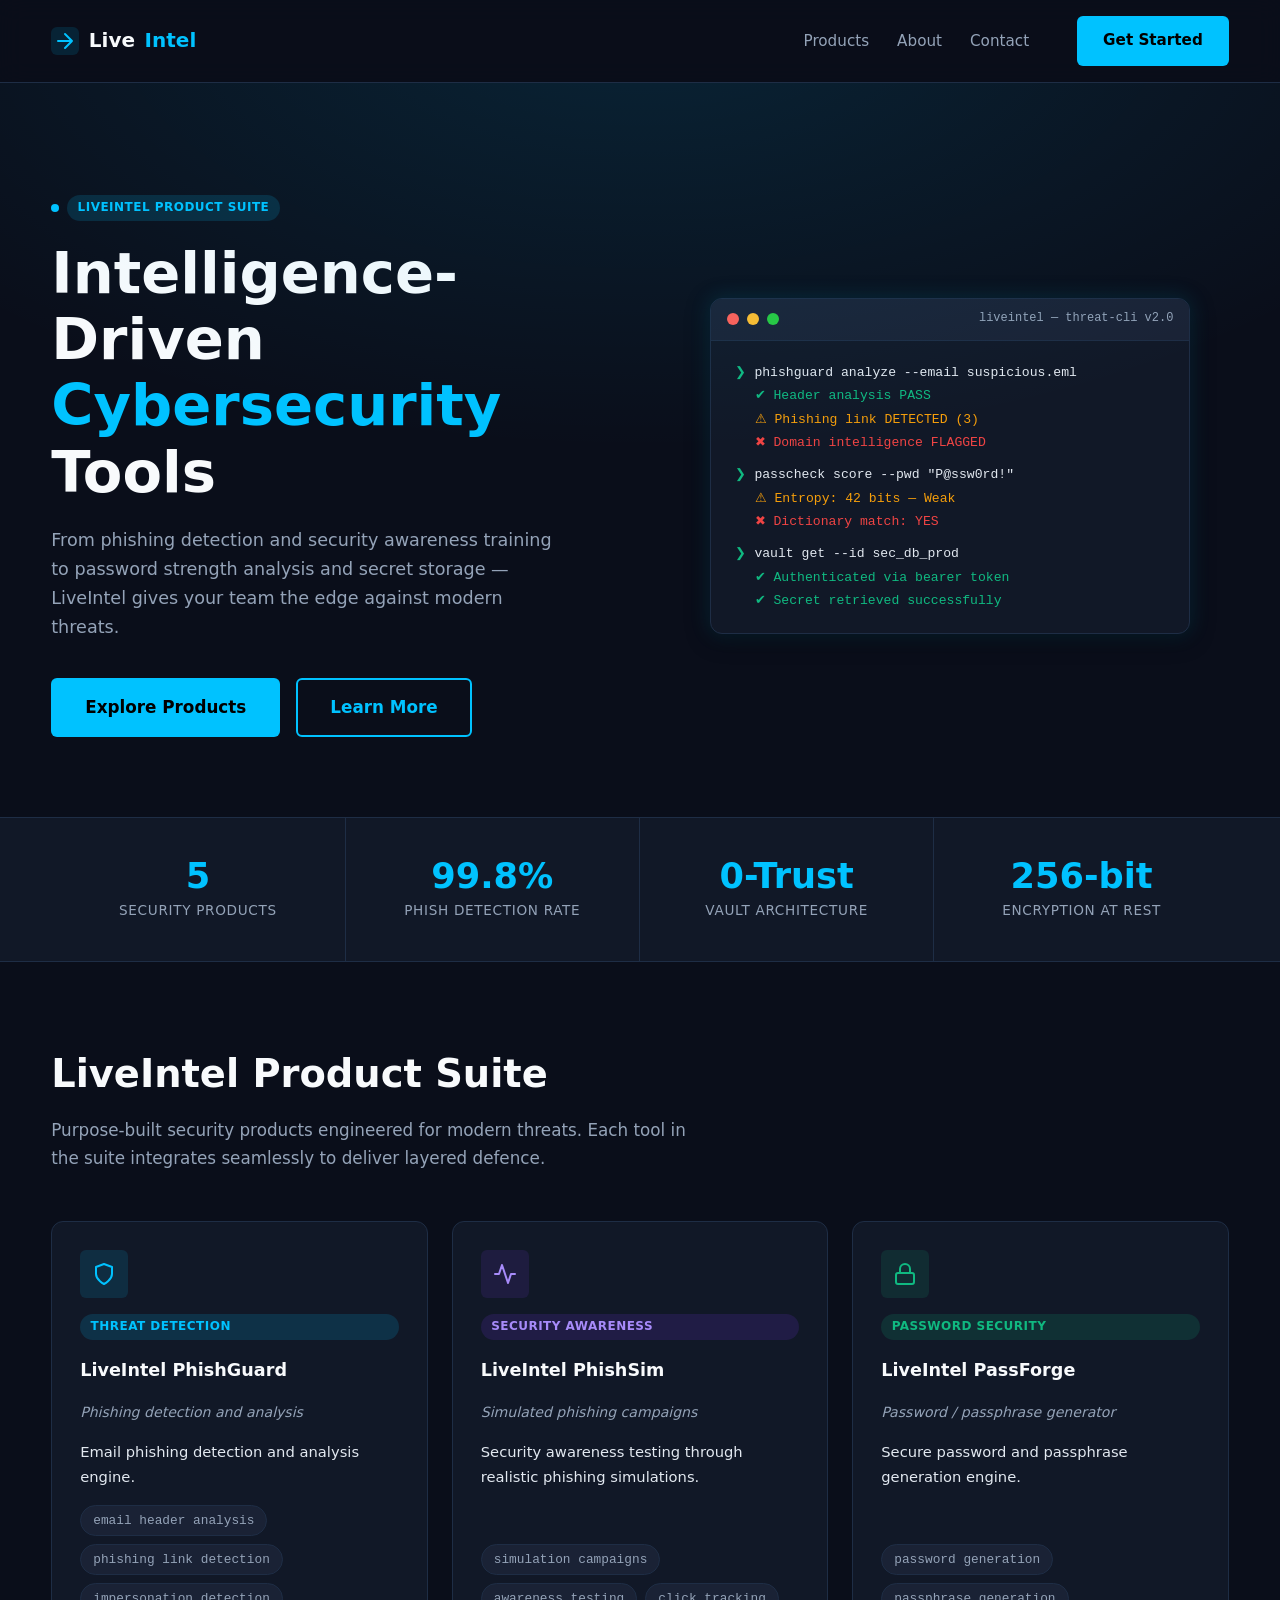
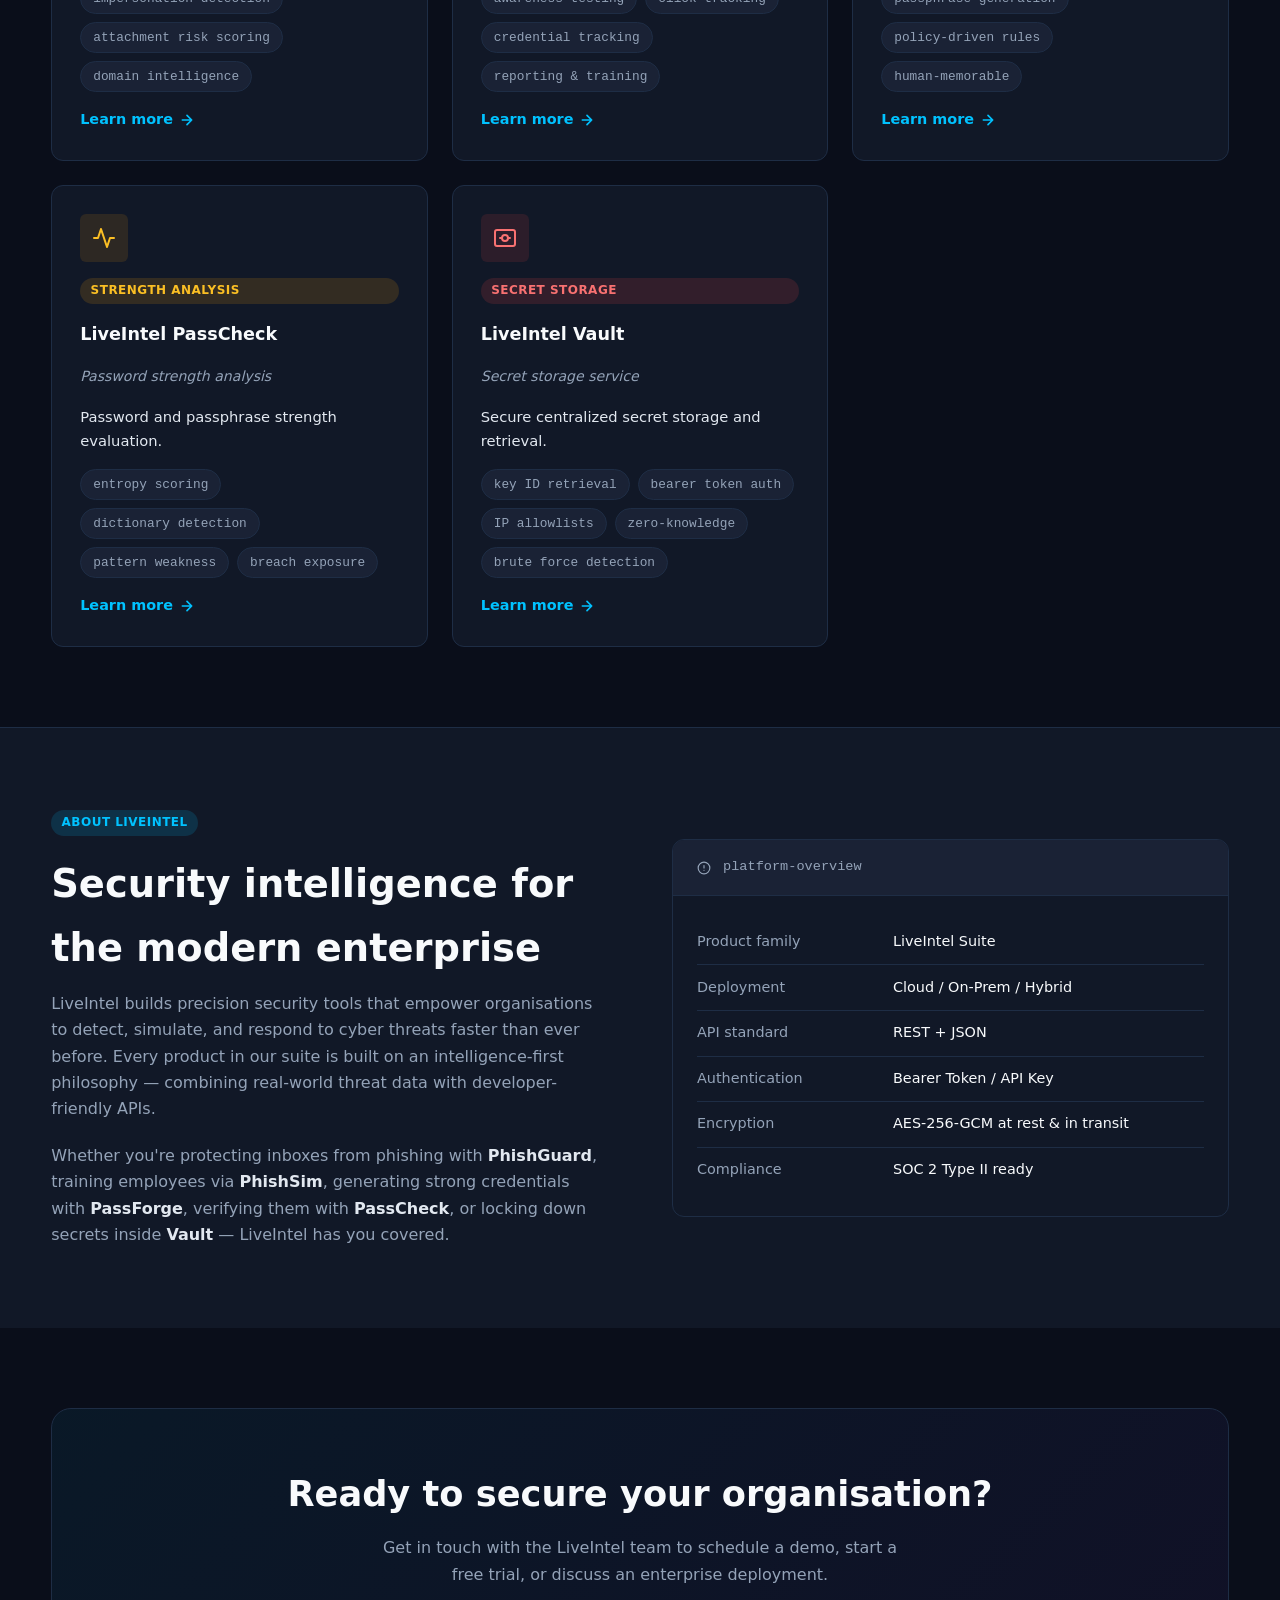
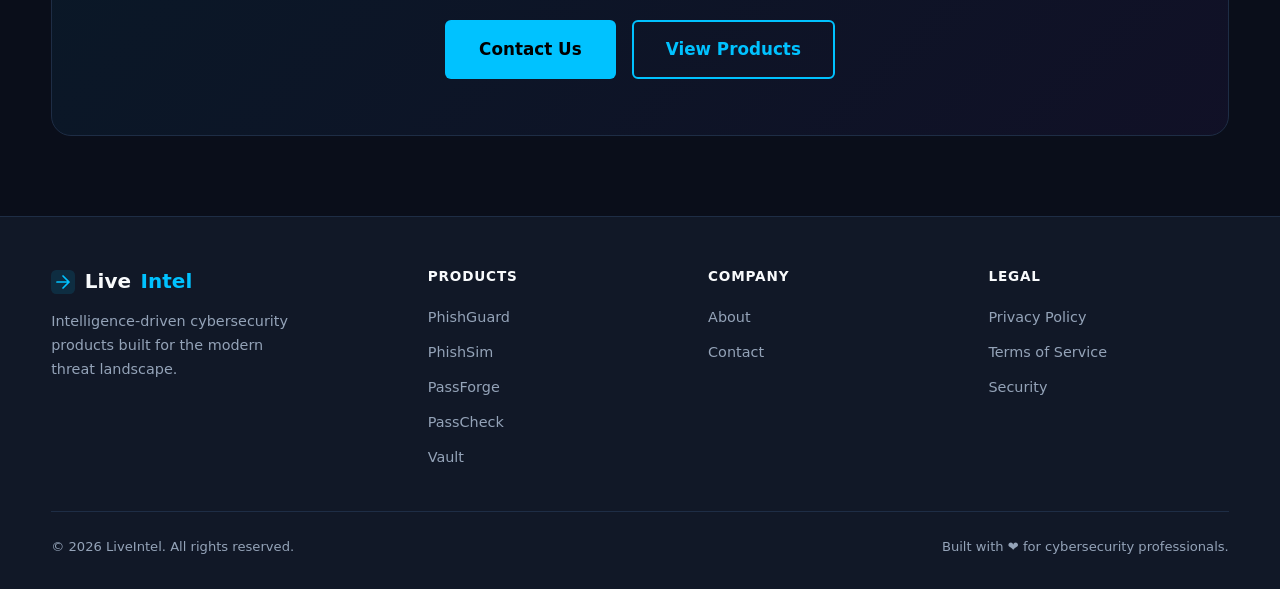
==== index.html @ fab14e00 "Create HTML5 LiveIntel cybersecurity website with all 5 product pages Co-authored-by: tqtran <201062" ====
<!DOCTYPE html>
<html lang="en">
<head>
  <meta charset="UTF-8" />
  <meta name="viewport" content="width=device-width, initial-scale=1.0" />
  <meta name="description" content="LiveIntel — AI-powered cybersecurity product suite covering phishing detection, security awareness training, password management, and secret storage." />
  <title>LiveIntel | Cybersecurity Product Suite</title>
  <link rel="stylesheet" href="css/styles.css" />
  <style>
    /* Fade-in animation */
    .fade-in { opacity: 0; transform: translateY(20px); transition: opacity .5s ease, transform .5s ease; }
    .fade-in.visible { opacity: 1; transform: none; }
  </style>
</head>
<body>

<!-- ============================================================
     HEADER
============================================================ -->
<header class="site-header">
  <div class="container">
    <nav class="nav" aria-label="Main navigation">
      <a href="index.html" class="nav-logo" aria-label="LiveIntel home">
        <svg width="28" height="28" viewBox="0 0 28 28" fill="none" aria-hidden="true">
          <rect width="28" height="28" rx="6" fill="#00c2ff" fill-opacity=".12"/>
          <path d="M7 14h14M14 7l7 7-7 7" stroke="#00c2ff" stroke-width="2" stroke-linecap="round" stroke-linejoin="round"/>
        </svg>
        Live<span>Intel</span>
      </a>

      <button class="nav-toggle" aria-controls="nav-links" aria-expanded="false" aria-label="Toggle navigation">
        <span></span><span></span><span></span>
      </button>

      <ul class="nav-links" id="nav-links" role="list">
        <li><a href="#products">Products</a></li>
        <li><a href="#about">About</a></li>
        <li><a href="#contact">Contact</a></li>
      </ul>

      <a href="#products" class="btn btn-primary nav-cta">Get Started</a>
    </nav>
  </div>
</header>

<!-- ============================================================
     HERO
============================================================ -->
<main>
  <section class="hero" aria-labelledby="hero-heading">
    <div class="container">
      <div class="hero-grid">

        <!-- Copy -->
        <div>
          <div class="hero-eyebrow">
            <span class="hero-eyebrow-dot" aria-hidden="true"></span>
            <span class="badge badge-blue">LiveIntel Product Suite</span>
          </div>

          <h1 class="hero-title" id="hero-heading">
            Intelligence-Driven<br /><span>Cybersecurity</span> Tools
          </h1>

          <p class="hero-desc">
            From phishing detection and security awareness training to password
            strength analysis and secret storage — LiveIntel gives your team the
            edge against modern threats.
          </p>

          <div class="hero-actions">
            <a href="#products" class="btn btn-primary btn-lg">Explore Products</a>
            <a href="#about"    class="btn btn-outline btn-lg">Learn More</a>
          </div>
        </div>

        <!-- Terminal visual -->
        <div class="hero-visual">
          <div class="hero-terminal" role="img" aria-label="LiveIntel terminal demo">
            <div class="terminal-bar">
              <span class="terminal-dot dot-red"    aria-hidden="true"></span>
              <span class="terminal-dot dot-yellow" aria-hidden="true"></span>
              <span class="terminal-dot dot-green"  aria-hidden="true"></span>
              <span class="terminal-title">liveintel — threat-cli v2.0</span>
            </div>
            <div class="terminal-body" aria-hidden="true">
              <div class="terminal-line"><span class="t-prompt">❯</span><span class="t-cmd">phishguard analyze --email suspicious.eml</span></div>
              <div class="terminal-line"><span class="t-out t-ok">✔ Header analysis       PASS</span></div>
              <div class="terminal-line"><span class="t-out t-warn">⚠ Phishing link         DETECTED (3)</span></div>
              <div class="terminal-line"><span class="t-out t-err">✖ Domain intelligence   FLAGGED</span></div>
              <div class="terminal-line t-info" style="margin-top:.5rem"><span class="t-prompt">❯</span><span class="t-cmd">passcheck score --pwd "P@ssw0rd!"</span></div>
              <div class="terminal-line"><span class="t-out t-warn">⚠ Entropy: 42 bits — Weak</span></div>
              <div class="terminal-line"><span class="t-out t-err">✖ Dictionary match:     YES</span></div>
              <div class="terminal-line t-info" style="margin-top:.5rem"><span class="t-prompt">❯</span><span class="t-cmd">vault get --id sec_db_prod</span></div>
              <div class="terminal-line"><span class="t-out t-ok">✔ Authenticated via bearer token</span></div>
              <div class="terminal-line"><span class="t-out t-ok">✔ Secret retrieved successfully</span></div>
            </div>
          </div>
        </div>

      </div>
    </div>
  </section>

  <!-- ============================================================
       STATS STRIP
  ============================================================ -->
  <div class="stats-strip" aria-label="LiveIntel at a glance">
    <div class="container">
      <div class="stats-grid">
        <div class="stat-item">
          <div class="stat-number">5</div>
          <div class="stat-label">Security Products</div>
        </div>
        <div class="stat-item">
          <div class="stat-number">99.8%</div>
          <div class="stat-label">Phish Detection Rate</div>
        </div>
        <div class="stat-item">
          <div class="stat-number">0-Trust</div>
          <div class="stat-label">Vault Architecture</div>
        </div>
        <div class="stat-item">
          <div class="stat-number">256-bit</div>
          <div class="stat-label">Encryption at Rest</div>
        </div>
      </div>
    </div>
  </div>

  <!-- ============================================================
       PRODUCTS SECTION
  ============================================================ -->
  <section class="section" id="products" aria-labelledby="products-heading">
    <div class="container">
      <h2 class="section-title fade-in" id="products-heading">LiveIntel Product Suite</h2>
      <p class="section-subtitle fade-in">
        Purpose-built security products engineered for modern threats.
        Each tool in the suite integrates seamlessly to deliver layered defence.
      </p>

      <div class="products-grid">

        <!-- PhishGuard -->
        <article class="product-card fade-in" aria-labelledby="pg-name">
          <div class="product-card-icon icon-blue" aria-hidden="true">
            <svg width="24" height="24" viewBox="0 0 24 24" fill="none" stroke="currentColor" stroke-width="2" stroke-linecap="round" stroke-linejoin="round"><path d="M12 22s8-4 8-10V5l-8-3-8 3v7c0 6 8 10 8 10z"/></svg>
          </div>
          <span class="badge badge-blue">Threat Detection</span>
          <h3 class="product-card-name" id="pg-name">LiveIntel PhishGuard</h3>
          <p class="product-card-purpose">Phishing detection and analysis</p>
          <p class="product-card-desc">Email phishing detection and analysis engine.</p>
          <ul class="func-list" aria-label="Features">
            <li class="func-tag">email header analysis</li>
            <li class="func-tag">phishing link detection</li>
            <li class="func-tag">impersonation detection</li>
            <li class="func-tag">attachment risk scoring</li>
            <li class="func-tag">domain intelligence</li>
          </ul>
          <a href="products/phishguard.html" class="product-card-link" aria-label="Learn more about PhishGuard">
            Learn more <svg width="16" height="16" viewBox="0 0 24 24" fill="none" stroke="currentColor" stroke-width="2.5" stroke-linecap="round" stroke-linejoin="round" aria-hidden="true"><path d="M5 12h14M12 5l7 7-7 7"/></svg>
          </a>
        </article>

        <!-- PhishSim -->
        <article class="product-card fade-in" aria-labelledby="ps-name">
          <div class="product-card-icon icon-purple" aria-hidden="true">
            <svg width="24" height="24" viewBox="0 0 24 24" fill="none" stroke="currentColor" stroke-width="2" stroke-linecap="round" stroke-linejoin="round"><path d="M22 12h-4l-3 9L9 3l-3 9H2"/></svg>
          </div>
          <span class="badge badge-purple">Security Awareness</span>
          <h3 class="product-card-name" id="ps-name">LiveIntel PhishSim</h3>
          <p class="product-card-purpose">Simulated phishing campaigns</p>
          <p class="product-card-desc">Security awareness testing through realistic phishing simulations.</p>
          <ul class="func-list" aria-label="Features">
            <li class="func-tag">simulation campaigns</li>
            <li class="func-tag">awareness testing</li>
            <li class="func-tag">click tracking</li>
            <li class="func-tag">credential tracking</li>
            <li class="func-tag">reporting &amp; training</li>
          </ul>
          <a href="products/phishsim.html" class="product-card-link" aria-label="Learn more about PhishSim">
            Learn more <svg width="16" height="16" viewBox="0 0 24 24" fill="none" stroke="currentColor" stroke-width="2.5" stroke-linecap="round" stroke-linejoin="round" aria-hidden="true"><path d="M5 12h14M12 5l7 7-7 7"/></svg>
          </a>
        </article>

        <!-- PassForge -->
        <article class="product-card fade-in" aria-labelledby="pf-name">
          <div class="product-card-icon icon-green" aria-hidden="true">
            <svg width="24" height="24" viewBox="0 0 24 24" fill="none" stroke="currentColor" stroke-width="2" stroke-linecap="round" stroke-linejoin="round"><rect x="3" y="11" width="18" height="11" rx="2" ry="2"/><path d="M7 11V7a5 5 0 0 1 10 0v4"/></svg>
          </div>
          <span class="badge badge-green">Password Security</span>
          <h3 class="product-card-name" id="pf-name">LiveIntel PassForge</h3>
          <p class="product-card-purpose">Password / passphrase generator</p>
          <p class="product-card-desc">Secure password and passphrase generation engine.</p>
          <ul class="func-list" aria-label="Features">
            <li class="func-tag">password generation</li>
            <li class="func-tag">passphrase generation</li>
            <li class="func-tag">policy-driven rules</li>
            <li class="func-tag">human-memorable</li>
          </ul>
          <a href="products/passforge.html" class="product-card-link" aria-label="Learn more about PassForge">
            Learn more <svg width="16" height="16" viewBox="0 0 24 24" fill="none" stroke="currentColor" stroke-width="2.5" stroke-linecap="round" stroke-linejoin="round" aria-hidden="true"><path d="M5 12h14M12 5l7 7-7 7"/></svg>
          </a>
        </article>

        <!-- PassCheck -->
        <article class="product-card fade-in" aria-labelledby="pc-name">
          <div class="product-card-icon icon-yellow" aria-hidden="true">
            <svg width="24" height="24" viewBox="0 0 24 24" fill="none" stroke="currentColor" stroke-width="2" stroke-linecap="round" stroke-linejoin="round"><polyline points="22 12 18 12 15 21 9 3 6 12 2 12"/></svg>
          </div>
          <span class="badge badge-yellow">Strength Analysis</span>
          <h3 class="product-card-name" id="pc-name">LiveIntel PassCheck</h3>
          <p class="product-card-purpose">Password strength analysis</p>
          <p class="product-card-desc">Password and passphrase strength evaluation.</p>
          <ul class="func-list" aria-label="Features">
            <li class="func-tag">entropy scoring</li>
            <li class="func-tag">dictionary detection</li>
            <li class="func-tag">pattern weakness</li>
            <li class="func-tag">breach exposure</li>
          </ul>
          <a href="products/passcheck.html" class="product-card-link" aria-label="Learn more about PassCheck">
            Learn more <svg width="16" height="16" viewBox="0 0 24 24" fill="none" stroke="currentColor" stroke-width="2.5" stroke-linecap="round" stroke-linejoin="round" aria-hidden="true"><path d="M5 12h14M12 5l7 7-7 7"/></svg>
          </a>
        </article>

        <!-- Vault -->
        <article class="product-card fade-in" aria-labelledby="vt-name">
          <div class="product-card-icon icon-red" aria-hidden="true">
            <svg width="24" height="24" viewBox="0 0 24 24" fill="none" stroke="currentColor" stroke-width="2" stroke-linecap="round" stroke-linejoin="round"><rect x="2" y="4" width="20" height="16" rx="2"/><circle cx="12" cy="12" r="3"/><path d="M7 12h2M15 12h2"/></svg>
          </div>
          <span class="badge badge-red">Secret Storage</span>
          <h3 class="product-card-name" id="vt-name">LiveIntel Vault</h3>
          <p class="product-card-purpose">Secret storage service</p>
          <p class="product-card-desc">Secure centralized secret storage and retrieval.</p>
          <ul class="func-list" aria-label="Features">
            <li class="func-tag">key ID retrieval</li>
            <li class="func-tag">bearer token auth</li>
            <li class="func-tag">IP allowlists</li>
            <li class="func-tag">zero-knowledge</li>
            <li class="func-tag">brute force detection</li>
          </ul>
          <a href="products/vault.html" class="product-card-link" aria-label="Learn more about Vault">
            Learn more <svg width="16" height="16" viewBox="0 0 24 24" fill="none" stroke="currentColor" stroke-width="2.5" stroke-linecap="round" stroke-linejoin="round" aria-hidden="true"><path d="M5 12h14M12 5l7 7-7 7"/></svg>
          </a>
        </article>

      </div>
    </div>
  </section>

  <!-- ============================================================
       ABOUT
  ============================================================ -->
  <section class="section" id="about" aria-labelledby="about-heading" style="background: var(--clr-surface); border-top: 1px solid var(--clr-border);">
    <div class="container">
      <div style="display:grid; grid-template-columns:1fr 1fr; gap:4rem; align-items:center;">
        <div>
          <span class="badge badge-blue" style="margin-bottom:1rem;display:inline-block;">About LiveIntel</span>
          <h2 class="section-title fade-in" id="about-heading">Security intelligence for the modern enterprise</h2>
          <p style="color:var(--clr-text-muted); margin-bottom:1.25rem;">
            LiveIntel builds precision security tools that empower organisations to
            detect, simulate, and respond to cyber threats faster than ever before.
            Every product in our suite is built on an intelligence-first philosophy —
            combining real-world threat data with developer-friendly APIs.
          </p>
          <p style="color:var(--clr-text-muted);">
            Whether you're protecting inboxes from phishing with <strong style="color:var(--clr-text)">PhishGuard</strong>,
            training employees via <strong style="color:var(--clr-text)">PhishSim</strong>, generating strong credentials
            with <strong style="color:var(--clr-text)">PassForge</strong>, verifying them with <strong style="color:var(--clr-text)">PassCheck</strong>,
            or locking down secrets inside <strong style="color:var(--clr-text)">Vault</strong> — LiveIntel has you covered.
          </p>
        </div>
        <div class="spec-box fade-in">
          <div class="spec-box-header">
            <svg width="14" height="14" viewBox="0 0 24 24" fill="none" stroke="currentColor" stroke-width="2" stroke-linecap="round" stroke-linejoin="round" aria-hidden="true"><circle cx="12" cy="12" r="10"/><line x1="12" y1="8" x2="12" y2="12"/><line x1="12" y1="16" x2="12.01" y2="16"/></svg>
            platform-overview
          </div>
          <div class="spec-box-body">
            <div class="spec-row"><span class="spec-key">Product family</span><span class="spec-val">LiveIntel Suite</span></div>
            <div class="spec-row"><span class="spec-key">Deployment</span><span class="spec-val">Cloud / On-Prem / Hybrid</span></div>
            <div class="spec-row"><span class="spec-key">API standard</span><span class="spec-val">REST + JSON</span></div>
            <div class="spec-row"><span class="spec-key">Authentication</span><span class="spec-val">Bearer Token / API Key</span></div>
            <div class="spec-row"><span class="spec-key">Encryption</span><span class="spec-val">AES-256-GCM at rest &amp; in transit</span></div>
            <div class="spec-row"><span class="spec-key">Compliance</span><span class="spec-val">SOC 2 Type II ready</span></div>
          </div>
        </div>
      </div>
    </div>
  </section>

  <!-- ============================================================
       CTA
  ============================================================ -->
  <section class="section" id="contact" aria-labelledby="cta-heading">
    <div class="container">
      <div class="cta-banner fade-in">
        <h2 class="cta-banner-title" id="cta-heading">Ready to secure your organisation?</h2>
        <p class="cta-banner-desc">
          Get in touch with the LiveIntel team to schedule a demo, start a free trial,
          or discuss an enterprise deployment.
        </p>
        <div class="cta-banner-actions">
          <a href="mailto:hello@liveintel.io" class="btn btn-primary btn-lg">Contact Us</a>
          <a href="#products" class="btn btn-outline btn-lg">View Products</a>
        </div>
      </div>
    </div>
  </section>

</main>

<!-- ============================================================
     FOOTER
============================================================ -->
<footer class="site-footer" aria-label="Site footer">
  <div class="container">
    <div class="footer-grid">
      <div class="footer-brand">
        <a href="index.html" class="nav-logo" aria-label="LiveIntel home">
          <svg width="24" height="24" viewBox="0 0 28 28" fill="none" aria-hidden="true">
            <rect width="28" height="28" rx="6" fill="#00c2ff" fill-opacity=".12"/>
            <path d="M7 14h14M14 7l7 7-7 7" stroke="#00c2ff" stroke-width="2" stroke-linecap="round" stroke-linejoin="round"/>
          </svg>
          Live<span>Intel</span>
        </a>
        <p>Intelligence-driven cybersecurity products built for the modern threat landscape.</p>
      </div>

      <nav aria-label="Products footer links">
        <h3 class="footer-col-title">Products</h3>
        <ul class="footer-links" role="list">
          <li><a href="products/phishguard.html">PhishGuard</a></li>
          <li><a href="products/phishsim.html">PhishSim</a></li>
          <li><a href="products/passforge.html">PassForge</a></li>
          <li><a href="products/passcheck.html">PassCheck</a></li>
          <li><a href="products/vault.html">Vault</a></li>
        </ul>
      </nav>

      <nav aria-label="Company footer links">
        <h3 class="footer-col-title">Company</h3>
        <ul class="footer-links" role="list">
          <li><a href="#about">About</a></li>
          <li><a href="#contact">Contact</a></li>
        </ul>
      </nav>

      <nav aria-label="Legal footer links">
        <h3 class="footer-col-title">Legal</h3>
        <ul class="footer-links" role="list">
          <li><a href="#">Privacy Policy</a></li>
          <li><a href="#">Terms of Service</a></li>
          <li><a href="#">Security</a></li>
        </ul>
      </nav>
    </div>

    <div class="footer-bottom">
      <p>&copy; <span id="year"></span> LiveIntel. All rights reserved.</p>
      <p>Built with ❤ for cybersecurity professionals.</p>
    </div>
  </div>
</footer>

<script src="js/main.js"></script>
<script>document.getElementById('year').textContent = new Date().getFullYear();</script>
</body>
</html>
---- css/styles.css ----
/* =========================================================
   LiveIntel – Global Stylesheet
   ========================================================= */

/* ---------- Reset & Custom Properties ------------------- */
*, *::before, *::after {
  box-sizing: border-box;
  margin: 0;
  padding: 0;
}

:root {
  --clr-bg:          #0a0e1a;
  --clr-surface:     #111827;
  --clr-surface-2:   #1a2235;
  --clr-border:      #1e2d45;
  --clr-primary:     #00c2ff;
  --clr-primary-dim: #0099cc;
  --clr-accent:      #7c3aed;
  --clr-accent-2:    #10b981;
  --clr-danger:      #ef4444;
  --clr-warning:     #f59e0b;
  --clr-text:        #e2e8f0;
  --clr-text-muted:  #94a3b8;
  --clr-heading:     #f8fafc;
  --radius-sm:       6px;
  --radius-md:       12px;
  --radius-lg:       20px;
  --shadow-card:     0 4px 24px rgba(0,0,0,.45);
  --shadow-glow:     0 0 20px rgba(0,194,255,.18);
  --font-sans:       'Segoe UI', system-ui, -apple-system, sans-serif;
  --font-mono:       'Cascadia Code', 'Fira Code', 'Courier New', monospace;
  --transition:      .25s ease;
}

html {
  scroll-behavior: smooth;
}

body {
  background: var(--clr-bg);
  color: var(--clr-text);
  font-family: var(--font-sans);
  line-height: 1.65;
  min-height: 100vh;
}

img { max-width: 100%; display: block; }
a  { color: var(--clr-primary); text-decoration: none; }
a:hover { text-decoration: underline; }

/* ---------- Utility ------------------------------------ */
.container {
  width: min(1200px, 92%);
  margin-inline: auto;
}

.section {
  padding-block: 5rem;
}

.section-title {
  font-size: clamp(1.6rem, 3vw, 2.4rem);
  font-weight: 700;
  color: var(--clr-heading);
  margin-bottom: .75rem;
}

.section-subtitle {
  color: var(--clr-text-muted);
  font-size: 1.05rem;
  margin-bottom: 3rem;
  max-width: 640px;
}

.badge {
  display: inline-block;
  padding: .2rem .65rem;
  border-radius: 999px;
  font-size: .75rem;
  font-weight: 600;
  letter-spacing: .04em;
  text-transform: uppercase;
}

.badge-blue    { background: rgba(0,194,255,.15); color: var(--clr-primary); }
.badge-purple  { background: rgba(124,58,237,.15); color: #a78bfa; }
.badge-green   { background: rgba(16,185,129,.15); color: var(--clr-accent-2); }
.badge-red     { background: rgba(239,68,68,.15);  color: #f87171; }
.badge-yellow  { background: rgba(245,158,11,.15); color: #fbbf24; }

.btn {
  display: inline-flex;
  align-items: center;
  gap: .45rem;
  padding: .65rem 1.5rem;
  border-radius: var(--radius-sm);
  font-size: .95rem;
  font-weight: 600;
  cursor: pointer;
  border: 2px solid transparent;
  transition: var(--transition);
  white-space: nowrap;
}

.btn-primary {
  background: var(--clr-primary);
  color: #000;
}
.btn-primary:hover {
  background: var(--clr-primary-dim);
  text-decoration: none;
}

.btn-outline {
  background: transparent;
  border-color: var(--clr-primary);
  color: var(--clr-primary);
}
.btn-outline:hover {
  background: rgba(0,194,255,.08);
  text-decoration: none;
}

.btn-lg {
  padding: .85rem 2rem;
  font-size: 1.05rem;
}

/* ---------- Header / Nav ------------------------------- */
.site-header {
  position: sticky;
  top: 0;
  z-index: 100;
  background: rgba(10,14,26,.9);
  backdrop-filter: blur(12px);
  border-bottom: 1px solid var(--clr-border);
}

.nav {
  display: flex;
  align-items: center;
  gap: 2rem;
  padding-block: 1rem;
}

.nav-logo {
  display: flex;
  align-items: center;
  gap: .6rem;
  font-size: 1.25rem;
  font-weight: 700;
  color: var(--clr-heading);
  flex-shrink: 0;
}

.nav-logo svg { flex-shrink: 0; }

.nav-logo span { color: var(--clr-primary); }

.nav-links {
  display: flex;
  align-items: center;
  gap: 1.75rem;
  list-style: none;
  margin-left: auto;
}

.nav-links a {
  color: var(--clr-text-muted);
  font-size: .95rem;
  font-weight: 500;
  transition: color var(--transition);
}

.nav-links a:hover,
.nav-links a.active {
  color: var(--clr-primary);
  text-decoration: none;
}

.nav-cta { margin-left: 1rem; }

.nav-toggle {
  display: none;
  flex-direction: column;
  gap: 5px;
  background: none;
  border: none;
  cursor: pointer;
  padding: .25rem;
  margin-left: auto;
}

.nav-toggle span {
  display: block;
  width: 24px;
  height: 2px;
  background: var(--clr-text);
  border-radius: 2px;
  transition: var(--transition);
}

/* ---------- Hero --------------------------------------- */
.hero {
  padding-block: 7rem 5rem;
  position: relative;
  overflow: hidden;
}

.hero::before {
  content: '';
  position: absolute;
  inset: 0;
  background: radial-gradient(ellipse 70% 60% at 50% -10%, rgba(0,194,255,.12), transparent);
  pointer-events: none;
}

.hero-grid {
  display: grid;
  grid-template-columns: 1fr 1fr;
  align-items: center;
  gap: 4rem;
}

.hero-eyebrow {
  display: flex;
  align-items: center;
  gap: .5rem;
  margin-bottom: 1.25rem;
}

.hero-eyebrow-dot {
  width: 8px;
  height: 8px;
  border-radius: 50%;
  background: var(--clr-primary);
  animation: pulse 2s infinite;
}

@keyframes pulse {
  0%, 100% { opacity: 1; transform: scale(1); }
  50%       { opacity: .5; transform: scale(1.4); }
}

.hero-title {
  font-size: clamp(2.2rem, 5vw, 3.6rem);
  font-weight: 800;
  color: var(--clr-heading);
  line-height: 1.15;
  margin-bottom: 1.25rem;
}

.hero-title span { color: var(--clr-primary); }

.hero-desc {
  font-size: 1.1rem;
  color: var(--clr-text-muted);
  max-width: 520px;
  margin-bottom: 2.25rem;
}

.hero-actions {
  display: flex;
  flex-wrap: wrap;
  gap: 1rem;
  align-items: center;
}

/* Hero visual */
.hero-visual {
  display: flex;
  justify-content: center;
}

.hero-terminal {
  background: var(--clr-surface);
  border: 1px solid var(--clr-border);
  border-radius: var(--radius-md);
  width: 100%;
  max-width: 480px;
  box-shadow: var(--shadow-card), var(--shadow-glow);
  overflow: hidden;
}

.terminal-bar {
  display: flex;
  align-items: center;
  gap: .5rem;
  padding: .65rem 1rem;
  background: var(--clr-surface-2);
  border-bottom: 1px solid var(--clr-border);
}

.terminal-dot {
  width: 12px; height: 12px; border-radius: 50%;
}
.dot-red    { background: #ff5f57; }
.dot-yellow { background: #febc2e; }
.dot-green  { background: #28c840; }

.terminal-title {
  margin-left: auto;
  font-size: .75rem;
  color: var(--clr-text-muted);
  font-family: var(--font-mono);
}

.terminal-body {
  padding: 1.25rem 1.5rem;
  font-family: var(--font-mono);
  font-size: .82rem;
  line-height: 1.8;
}

.terminal-line { display: flex; gap: .5rem; }
.t-prompt { color: var(--clr-accent-2); }
.t-cmd    { color: var(--clr-text); }
.t-out    { color: var(--clr-text-muted); padding-left: 1.2rem; }
.t-ok     { color: var(--clr-accent-2); }
.t-warn   { color: var(--clr-warning); }
.t-err    { color: var(--clr-danger); }
.t-info   { color: var(--clr-primary); }

/* ---------- Products Section --------------------------- */
.products-grid {
  display: grid;
  grid-template-columns: repeat(auto-fill, minmax(320px, 1fr));
  gap: 1.5rem;
}

.product-card {
  background: var(--clr-surface);
  border: 1px solid var(--clr-border);
  border-radius: var(--radius-md);
  padding: 1.75rem;
  display: flex;
  flex-direction: column;
  gap: 1rem;
  transition: border-color var(--transition), box-shadow var(--transition), transform var(--transition);
}

.product-card:hover {
  border-color: var(--clr-primary);
  box-shadow: var(--shadow-glow);
  transform: translateY(-3px);
  text-decoration: none;
}

.product-card-icon {
  width: 48px;
  height: 48px;
  border-radius: var(--radius-sm);
  display: flex;
  align-items: center;
  justify-content: center;
}

.icon-blue   { background: rgba(0,194,255,.12); color: var(--clr-primary); }
.icon-purple { background: rgba(124,58,237,.12); color: #a78bfa; }
.icon-green  { background: rgba(16,185,129,.12); color: var(--clr-accent-2); }
.icon-red    { background: rgba(239,68,68,.12);  color: #f87171; }
.icon-yellow { background: rgba(245,158,11,.12); color: #fbbf24; }

.product-card-name {
  font-size: 1.1rem;
  font-weight: 700;
  color: var(--clr-heading);
}

.product-card-purpose {
  font-size: .88rem;
  color: var(--clr-text-muted);
  font-style: italic;
}

.product-card-desc {
  font-size: .92rem;
  color: var(--clr-text);
  flex: 1;
}

.product-card-link {
  display: inline-flex;
  align-items: center;
  gap: .35rem;
  font-size: .9rem;
  font-weight: 600;
  color: var(--clr-primary);
  margin-top: auto;
  transition: gap var(--transition);
}

.product-card-link:hover {
  gap: .6rem;
  text-decoration: none;
}

/* ---------- Feature / Stats strip ---------------------- */
.stats-strip {
  background: var(--clr-surface);
  border-top: 1px solid var(--clr-border);
  border-bottom: 1px solid var(--clr-border);
}

.stats-grid {
  display: grid;
  grid-template-columns: repeat(auto-fit, minmax(160px, 1fr));
  gap: 0;
}

.stat-item {
  padding: 2.5rem 1.5rem;
  text-align: center;
  border-right: 1px solid var(--clr-border);
}

.stat-item:last-child { border-right: none; }

.stat-number {
  font-size: 2.2rem;
  font-weight: 800;
  color: var(--clr-primary);
  line-height: 1;
  margin-bottom: .35rem;
}

.stat-label {
  font-size: .85rem;
  color: var(--clr-text-muted);
  text-transform: uppercase;
  letter-spacing: .05em;
}

/* ---------- Function tags ------------------------------ */
.func-list {
  display: flex;
  flex-wrap: wrap;
  gap: .5rem;
  list-style: none;
}

.func-tag {
  background: var(--clr-surface-2);
  border: 1px solid var(--clr-border);
  border-radius: 999px;
  padding: .25rem .75rem;
  font-size: .8rem;
  color: var(--clr-text-muted);
  font-family: var(--font-mono);
}

/* ---------- Product Detail Page ------------------------ */
.product-hero {
  padding-block: 5rem 4rem;
  position: relative;
  overflow: hidden;
}

.product-hero::before {
  content: '';
  position: absolute;
  inset: 0;
  background: radial-gradient(ellipse 60% 50% at 30% 50%, rgba(0,194,255,.08), transparent);
  pointer-events: none;
}

.product-hero-inner {
  display: grid;
  grid-template-columns: 1fr 1fr;
  gap: 4rem;
  align-items: center;
}

.product-hero-back {
  display: inline-flex;
  align-items: center;
  gap: .35rem;
  color: var(--clr-text-muted);
  font-size: .9rem;
  margin-bottom: 1.5rem;
  transition: color var(--transition);
}
.product-hero-back:hover { color: var(--clr-primary); text-decoration: none; }

.product-hero-title {
  font-size: clamp(2rem, 4vw, 3rem);
  font-weight: 800;
  color: var(--clr-heading);
  margin-block: .75rem 1rem;
  line-height: 1.2;
}

.product-hero-desc {
  font-size: 1.05rem;
  color: var(--clr-text-muted);
  max-width: 500px;
  margin-bottom: 2rem;
}

/* Features grid on product pages */
.features-grid {
  display: grid;
  grid-template-columns: repeat(auto-fill, minmax(280px, 1fr));
  gap: 1.25rem;
}

.feature-card {
  background: var(--clr-surface);
  border: 1px solid var(--clr-border);
  border-radius: var(--radius-md);
  padding: 1.5rem;
  transition: border-color var(--transition);
}

.feature-card:hover {
  border-color: rgba(0,194,255,.4);
}

.feature-icon {
  font-size: 1.6rem;
  margin-bottom: .75rem;
}

.feature-title {
  font-size: 1rem;
  font-weight: 700;
  color: var(--clr-heading);
  margin-bottom: .4rem;
}

.feature-desc {
  font-size: .88rem;
  color: var(--clr-text-muted);
}

/* Architecture / specs box */
.spec-box {
  background: var(--clr-surface);
  border: 1px solid var(--clr-border);
  border-radius: var(--radius-md);
  overflow: hidden;
}

.spec-box-header {
  display: flex;
  align-items: center;
  gap: .75rem;
  padding: 1rem 1.5rem;
  background: var(--clr-surface-2);
  border-bottom: 1px solid var(--clr-border);
  font-size: .85rem;
  font-family: var(--font-mono);
  color: var(--clr-text-muted);
}

.spec-box-body {
  padding: 1.5rem;
}

.spec-row {
  display: flex;
  gap: 1rem;
  padding: .65rem 0;
  border-bottom: 1px solid var(--clr-border);
  font-size: .9rem;
}

.spec-row:last-child { border-bottom: none; }

.spec-key {
  color: var(--clr-text-muted);
  min-width: 180px;
  flex-shrink: 0;
}

.spec-val {
  color: var(--clr-heading);
  font-weight: 500;
}

/* ---------- CTA Banner --------------------------------- */
.cta-banner {
  background: linear-gradient(135deg, rgba(0,194,255,.06), rgba(124,58,237,.06));
  border: 1px solid var(--clr-border);
  border-radius: var(--radius-lg);
  padding: 3.5rem 3rem;
  text-align: center;
}

.cta-banner-title {
  font-size: clamp(1.5rem, 3vw, 2.2rem);
  font-weight: 700;
  color: var(--clr-heading);
  margin-bottom: .75rem;
}

.cta-banner-desc {
  color: var(--clr-text-muted);
  font-size: 1rem;
  margin-bottom: 2rem;
  max-width: 540px;
  margin-inline: auto;
}

.cta-banner-actions {
  display: flex;
  gap: 1rem;
  justify-content: center;
  flex-wrap: wrap;
}

/* ---------- Footer ------------------------------------- */
.site-footer {
  background: var(--clr-surface);
  border-top: 1px solid var(--clr-border);
  padding-block: 3rem 2rem;
}

.footer-grid {
  display: grid;
  grid-template-columns: 1.4fr repeat(3, 1fr);
  gap: 2.5rem;
  margin-bottom: 2.5rem;
}

.footer-brand p {
  font-size: .9rem;
  color: var(--clr-text-muted);
  margin-top: .75rem;
  max-width: 260px;
}

.footer-col-title {
  font-size: .85rem;
  font-weight: 700;
  text-transform: uppercase;
  letter-spacing: .06em;
  color: var(--clr-heading);
  margin-bottom: 1rem;
}

.footer-links {
  list-style: none;
  display: flex;
  flex-direction: column;
  gap: .55rem;
}

.footer-links a {
  font-size: .9rem;
  color: var(--clr-text-muted);
  transition: color var(--transition);
}

.footer-links a:hover {
  color: var(--clr-primary);
  text-decoration: none;
}

.footer-bottom {
  padding-top: 1.5rem;
  border-top: 1px solid var(--clr-border);
  display: flex;
  align-items: center;
  justify-content: space-between;
  flex-wrap: wrap;
  gap: 1rem;
}

.footer-bottom p {
  font-size: .82rem;
  color: var(--clr-text-muted);
}

/* ---------- Responsive --------------------------------- */
@media (max-width: 960px) {
  .hero-grid,
  .product-hero-inner {
    grid-template-columns: 1fr;
  }

  .hero-visual { order: -1; }

  .footer-grid {
    grid-template-columns: 1fr 1fr;
  }

  .stat-item { padding: 2rem 1rem; }
}

@media (max-width: 680px) {
  .nav-links,
  .nav-cta {
    display: none;
    flex-direction: column;
    position: absolute;
    top: 100%;
    left: 0;
    right: 0;
    background: var(--clr-surface);
    border-bottom: 1px solid var(--clr-border);
    padding: 1.25rem 1.5rem;
    gap: 1rem;
    z-index: 200;
  }

  .nav-links.open,
  .nav-cta.open {
    display: flex;
  }

  .nav-toggle { display: flex; }

  .site-header .nav { position: relative; flex-wrap: wrap; }

  .hero { padding-block: 4rem 3rem; }

  .footer-grid { grid-template-columns: 1fr; }

  .footer-bottom { flex-direction: column; text-align: center; }

  .stats-grid { grid-template-columns: 1fr 1fr; }

  .stat-item:nth-child(2) { border-right: none; }

  .cta-banner { padding: 2rem 1.25rem; }
}
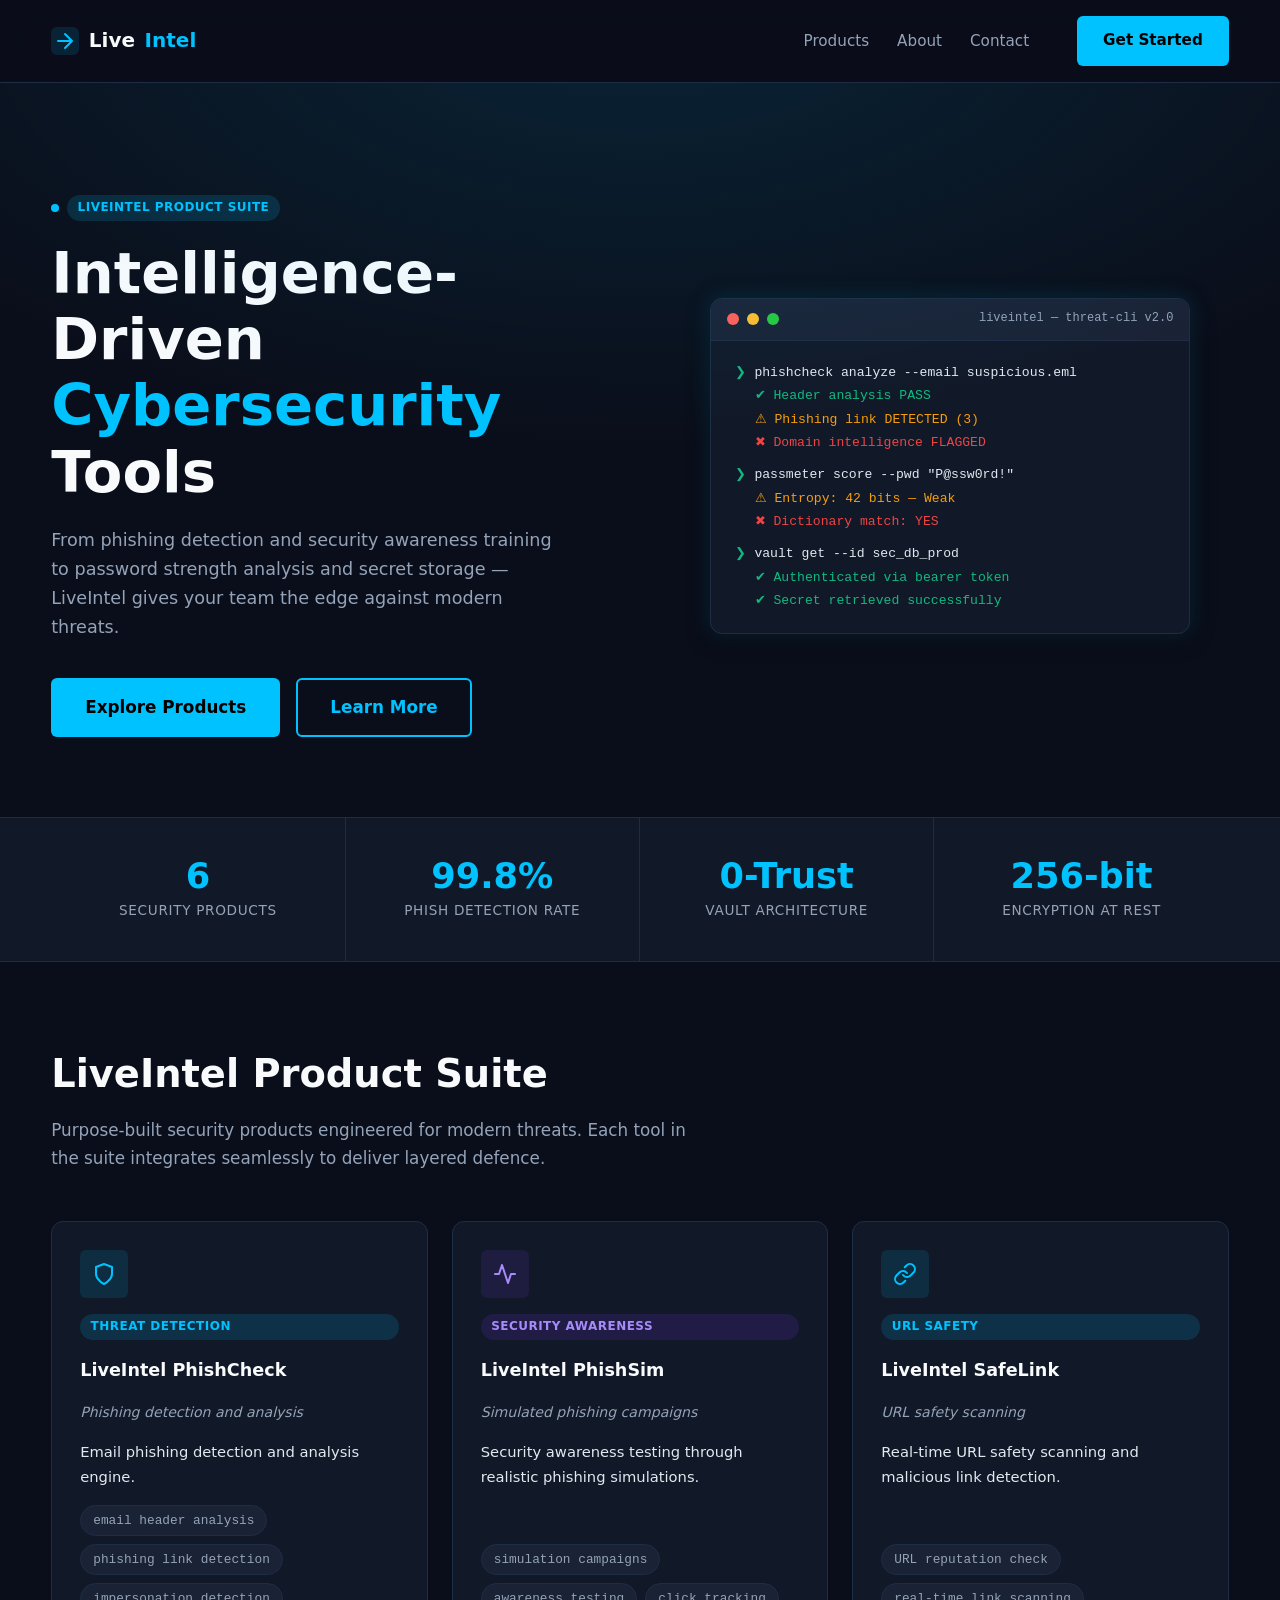
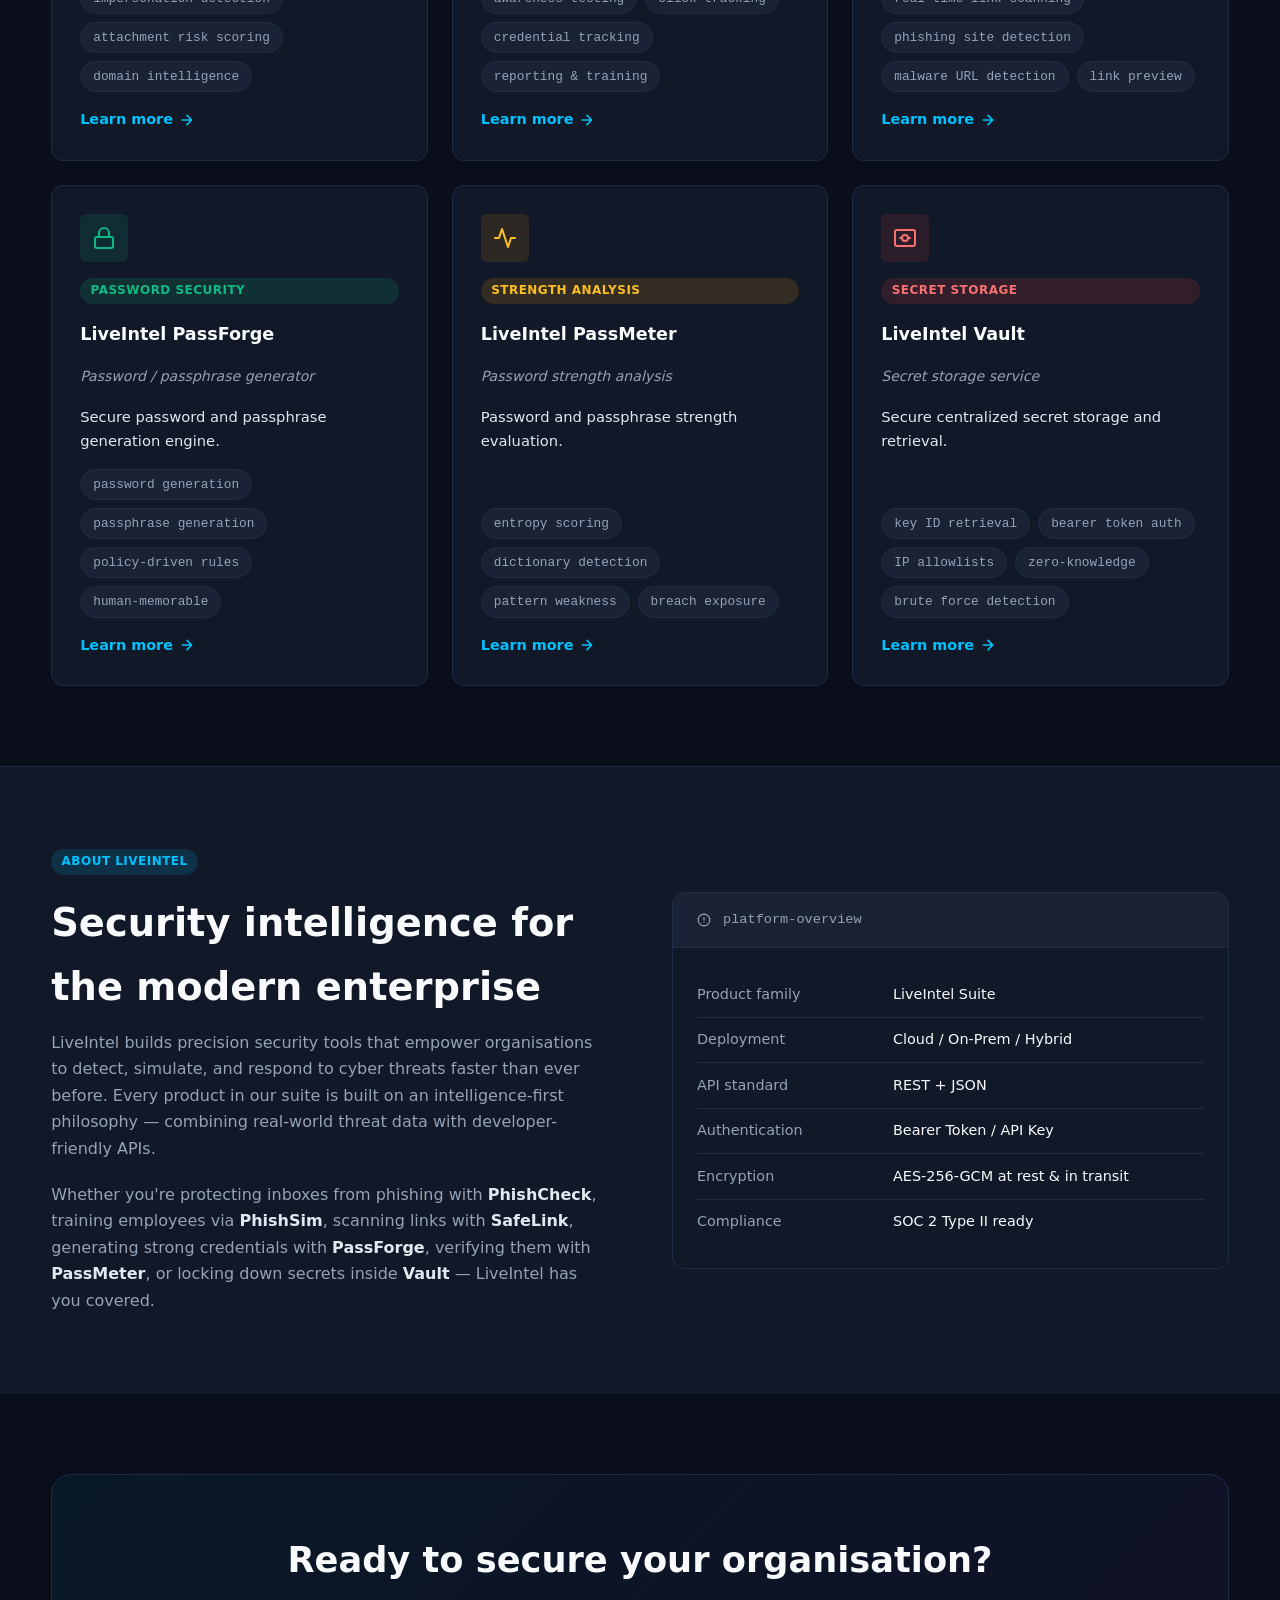
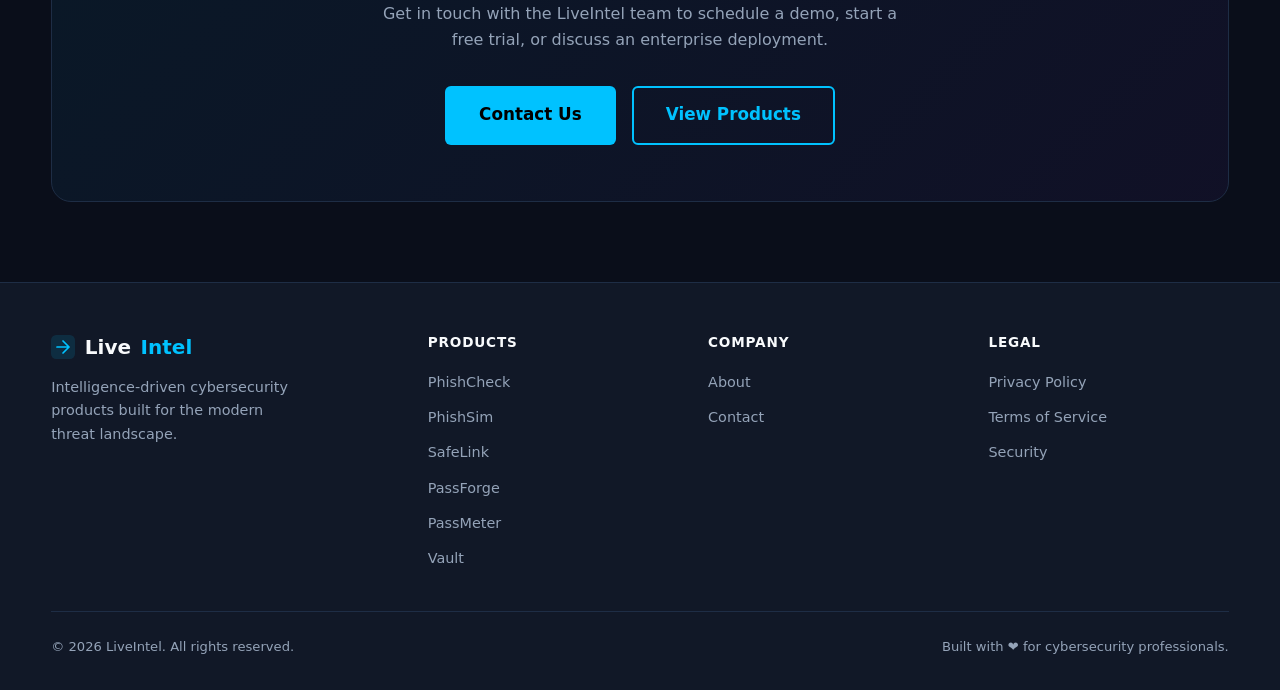
==== commit 485968ff: "Rename PhishGuard→PhishCheck, PassCheck→PassMeter, add SafeLink product page Co-authored-by: tqtran " ====
--- a/index.html
+++ b/index.html
@@ -3,7 +3,7 @@
 <head>
   <meta charset="UTF-8" />
   <meta name="viewport" content="width=device-width, initial-scale=1.0" />
-  <meta name="description" content="LiveIntel — AI-powered cybersecurity product suite covering phishing detection, security awareness training, password management, and secret storage." />
+  <meta name="description" content="LiveIntel — AI-powered cybersecurity product suite covering phishing detection, URL safety, security awareness training, password management, and secret storage." />
   <title>LiveIntel | Cybersecurity Product Suite</title>
   <link rel="stylesheet" href="css/styles.css" />
   <style>
@@ -84,11 +84,11 @@
               <span class="terminal-title">liveintel — threat-cli v2.0</span>
             </div>
             <div class="terminal-body" aria-hidden="true">
-              <div class="terminal-line"><span class="t-prompt">❯</span><span class="t-cmd">phishguard analyze --email suspicious.eml</span></div>
+              <div class="terminal-line"><span class="t-prompt">❯</span><span class="t-cmd">phishcheck analyze --email suspicious.eml</span></div>
               <div class="terminal-line"><span class="t-out t-ok">✔ Header analysis       PASS</span></div>
               <div class="terminal-line"><span class="t-out t-warn">⚠ Phishing link         DETECTED (3)</span></div>
               <div class="terminal-line"><span class="t-out t-err">✖ Domain intelligence   FLAGGED</span></div>
-              <div class="terminal-line t-info" style="margin-top:.5rem"><span class="t-prompt">❯</span><span class="t-cmd">passcheck score --pwd "P@ssw0rd!"</span></div>
+              <div class="terminal-line t-info" style="margin-top:.5rem"><span class="t-prompt">❯</span><span class="t-cmd">passmeter score --pwd "P@ssw0rd!"</span></div>
               <div class="terminal-line"><span class="t-out t-warn">⚠ Entropy: 42 bits — Weak</span></div>
               <div class="terminal-line"><span class="t-out t-err">✖ Dictionary match:     YES</span></div>
               <div class="terminal-line t-info" style="margin-top:.5rem"><span class="t-prompt">❯</span><span class="t-cmd">vault get --id sec_db_prod</span></div>
@@ -109,7 +109,7 @@
     <div class="container">
       <div class="stats-grid">
         <div class="stat-item">
-          <div class="stat-number">5</div>
+          <div class="stat-number">6</div>
           <div class="stat-label">Security Products</div>
         </div>
         <div class="stat-item">
@@ -141,13 +141,13 @@
 
       <div class="products-grid">
 
-        <!-- PhishGuard -->
+        <!-- PhishCheck -->
         <article class="product-card fade-in" aria-labelledby="pg-name">
           <div class="product-card-icon icon-blue" aria-hidden="true">
             <svg width="24" height="24" viewBox="0 0 24 24" fill="none" stroke="currentColor" stroke-width="2" stroke-linecap="round" stroke-linejoin="round"><path d="M12 22s8-4 8-10V5l-8-3-8 3v7c0 6 8 10 8 10z"/></svg>
           </div>
           <span class="badge badge-blue">Threat Detection</span>
-          <h3 class="product-card-name" id="pg-name">LiveIntel PhishGuard</h3>
+          <h3 class="product-card-name" id="pg-name">LiveIntel PhishCheck</h3>
           <p class="product-card-purpose">Phishing detection and analysis</p>
           <p class="product-card-desc">Email phishing detection and analysis engine.</p>
           <ul class="func-list" aria-label="Features">
@@ -157,7 +157,7 @@
             <li class="func-tag">attachment risk scoring</li>
             <li class="func-tag">domain intelligence</li>
           </ul>
-          <a href="products/phishguard.html" class="product-card-link" aria-label="Learn more about PhishGuard">
+          <a href="products/phishcheck.html" class="product-card-link" aria-label="Learn more about PhishCheck">
             Learn more <svg width="16" height="16" viewBox="0 0 24 24" fill="none" stroke="currentColor" stroke-width="2.5" stroke-linecap="round" stroke-linejoin="round" aria-hidden="true"><path d="M5 12h14M12 5l7 7-7 7"/></svg>
           </a>
         </article>
@@ -183,6 +183,27 @@
           </a>
         </article>
 
+        <!-- SafeLink -->
+        <article class="product-card fade-in" aria-labelledby="sl-name">
+          <div class="product-card-icon icon-blue" aria-hidden="true">
+            <svg width="24" height="24" viewBox="0 0 24 24" fill="none" stroke="currentColor" stroke-width="2" stroke-linecap="round" stroke-linejoin="round"><path d="M10 13a5 5 0 0 0 7.54.54l3-3a5 5 0 0 0-7.07-7.07l-1.72 1.71"/><path d="M14 11a5 5 0 0 0-7.54-.54l-3 3a5 5 0 0 0 7.07 7.07l1.71-1.71"/></svg>
+          </div>
+          <span class="badge badge-blue">URL Safety</span>
+          <h3 class="product-card-name" id="sl-name">LiveIntel SafeLink</h3>
+          <p class="product-card-purpose">URL safety scanning</p>
+          <p class="product-card-desc">Real-time URL safety scanning and malicious link detection.</p>
+          <ul class="func-list" aria-label="Features">
+            <li class="func-tag">URL reputation check</li>
+            <li class="func-tag">real-time link scanning</li>
+            <li class="func-tag">phishing site detection</li>
+            <li class="func-tag">malware URL detection</li>
+            <li class="func-tag">link preview</li>
+          </ul>
+          <a href="products/safelink.html" class="product-card-link" aria-label="Learn more about SafeLink">
+            Learn more <svg width="16" height="16" viewBox="0 0 24 24" fill="none" stroke="currentColor" stroke-width="2.5" stroke-linecap="round" stroke-linejoin="round" aria-hidden="true"><path d="M5 12h14M12 5l7 7-7 7"/></svg>
+          </a>
+        </article>
+
         <!-- PassForge -->
         <article class="product-card fade-in" aria-labelledby="pf-name">
           <div class="product-card-icon icon-green" aria-hidden="true">
@@ -203,13 +224,13 @@
           </a>
         </article>
 
-        <!-- PassCheck -->
+        <!-- PassMeter -->
         <article class="product-card fade-in" aria-labelledby="pc-name">
           <div class="product-card-icon icon-yellow" aria-hidden="true">
             <svg width="24" height="24" viewBox="0 0 24 24" fill="none" stroke="currentColor" stroke-width="2" stroke-linecap="round" stroke-linejoin="round"><polyline points="22 12 18 12 15 21 9 3 6 12 2 12"/></svg>
           </div>
           <span class="badge badge-yellow">Strength Analysis</span>
-          <h3 class="product-card-name" id="pc-name">LiveIntel PassCheck</h3>
+          <h3 class="product-card-name" id="pc-name">LiveIntel PassMeter</h3>
           <p class="product-card-purpose">Password strength analysis</p>
           <p class="product-card-desc">Password and passphrase strength evaluation.</p>
           <ul class="func-list" aria-label="Features">
@@ -218,7 +239,7 @@
             <li class="func-tag">pattern weakness</li>
             <li class="func-tag">breach exposure</li>
           </ul>
-          <a href="products/passcheck.html" class="product-card-link" aria-label="Learn more about PassCheck">
+          <a href="products/passmeter.html" class="product-card-link" aria-label="Learn more about PassMeter">
             Learn more <svg width="16" height="16" viewBox="0 0 24 24" fill="none" stroke="currentColor" stroke-width="2.5" stroke-linecap="round" stroke-linejoin="round" aria-hidden="true"><path d="M5 12h14M12 5l7 7-7 7"/></svg>
           </a>
         </article>
@@ -264,9 +285,10 @@
             combining real-world threat data with developer-friendly APIs.
           </p>
           <p style="color:var(--clr-text-muted);">
-            Whether you're protecting inboxes from phishing with <strong style="color:var(--clr-text)">PhishGuard</strong>,
-            training employees via <strong style="color:var(--clr-text)">PhishSim</strong>, generating strong credentials
-            with <strong style="color:var(--clr-text)">PassForge</strong>, verifying them with <strong style="color:var(--clr-text)">PassCheck</strong>,
+            Whether you're protecting inboxes from phishing with <strong style="color:var(--clr-text)">PhishCheck</strong>,
+            training employees via <strong style="color:var(--clr-text)">PhishSim</strong>, scanning links with
+            <strong style="color:var(--clr-text)">SafeLink</strong>, generating strong credentials
+            with <strong style="color:var(--clr-text)">PassForge</strong>, verifying them with <strong style="color:var(--clr-text)">PassMeter</strong>,
             or locking down secrets inside <strong style="color:var(--clr-text)">Vault</strong> — LiveIntel has you covered.
           </p>
         </div>
@@ -329,10 +351,11 @@
       <nav aria-label="Products footer links">
         <h3 class="footer-col-title">Products</h3>
         <ul class="footer-links" role="list">
-          <li><a href="products/phishguard.html">PhishGuard</a></li>
+          <li><a href="products/phishcheck.html">PhishCheck</a></li>
           <li><a href="products/phishsim.html">PhishSim</a></li>
+          <li><a href="products/safelink.html">SafeLink</a></li>
           <li><a href="products/passforge.html">PassForge</a></li>
-          <li><a href="products/passcheck.html">PassCheck</a></li>
+          <li><a href="products/passmeter.html">PassMeter</a></li>
           <li><a href="products/vault.html">Vault</a></li>
         </ul>
       </nav>
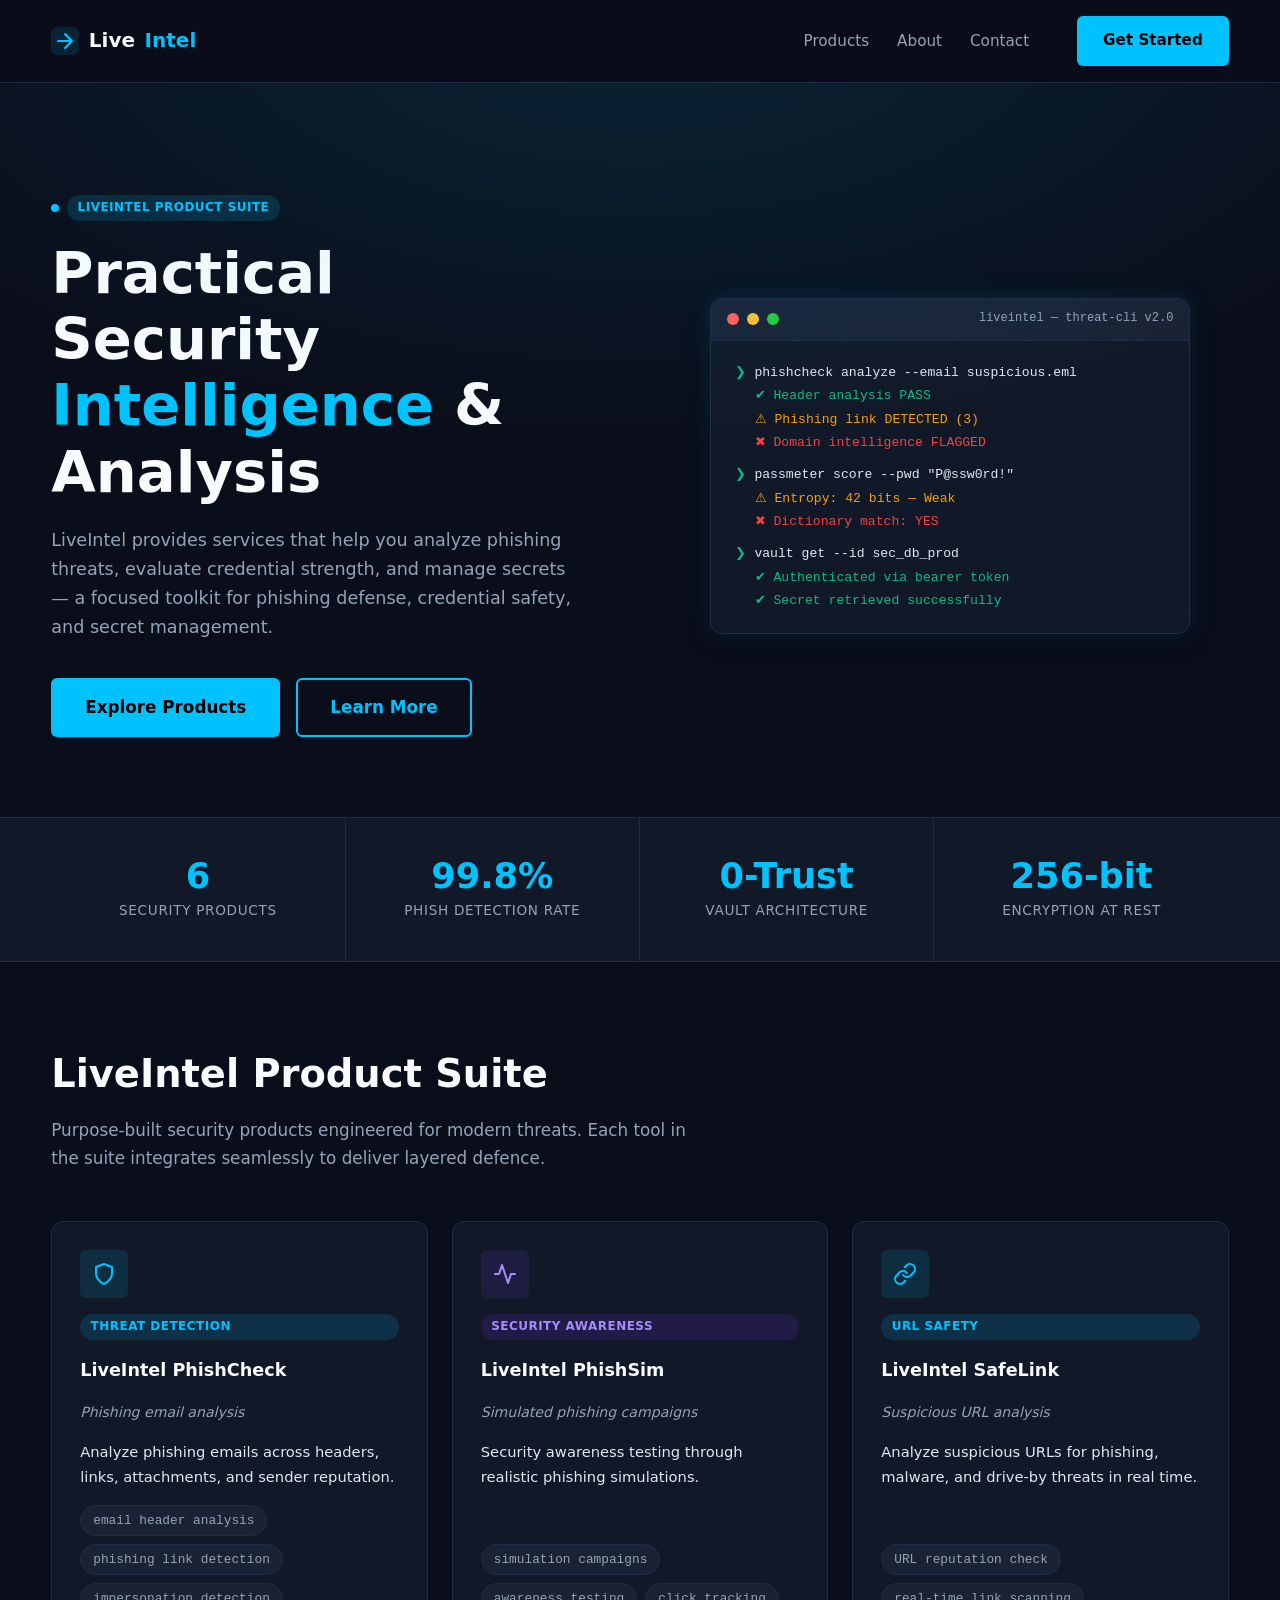
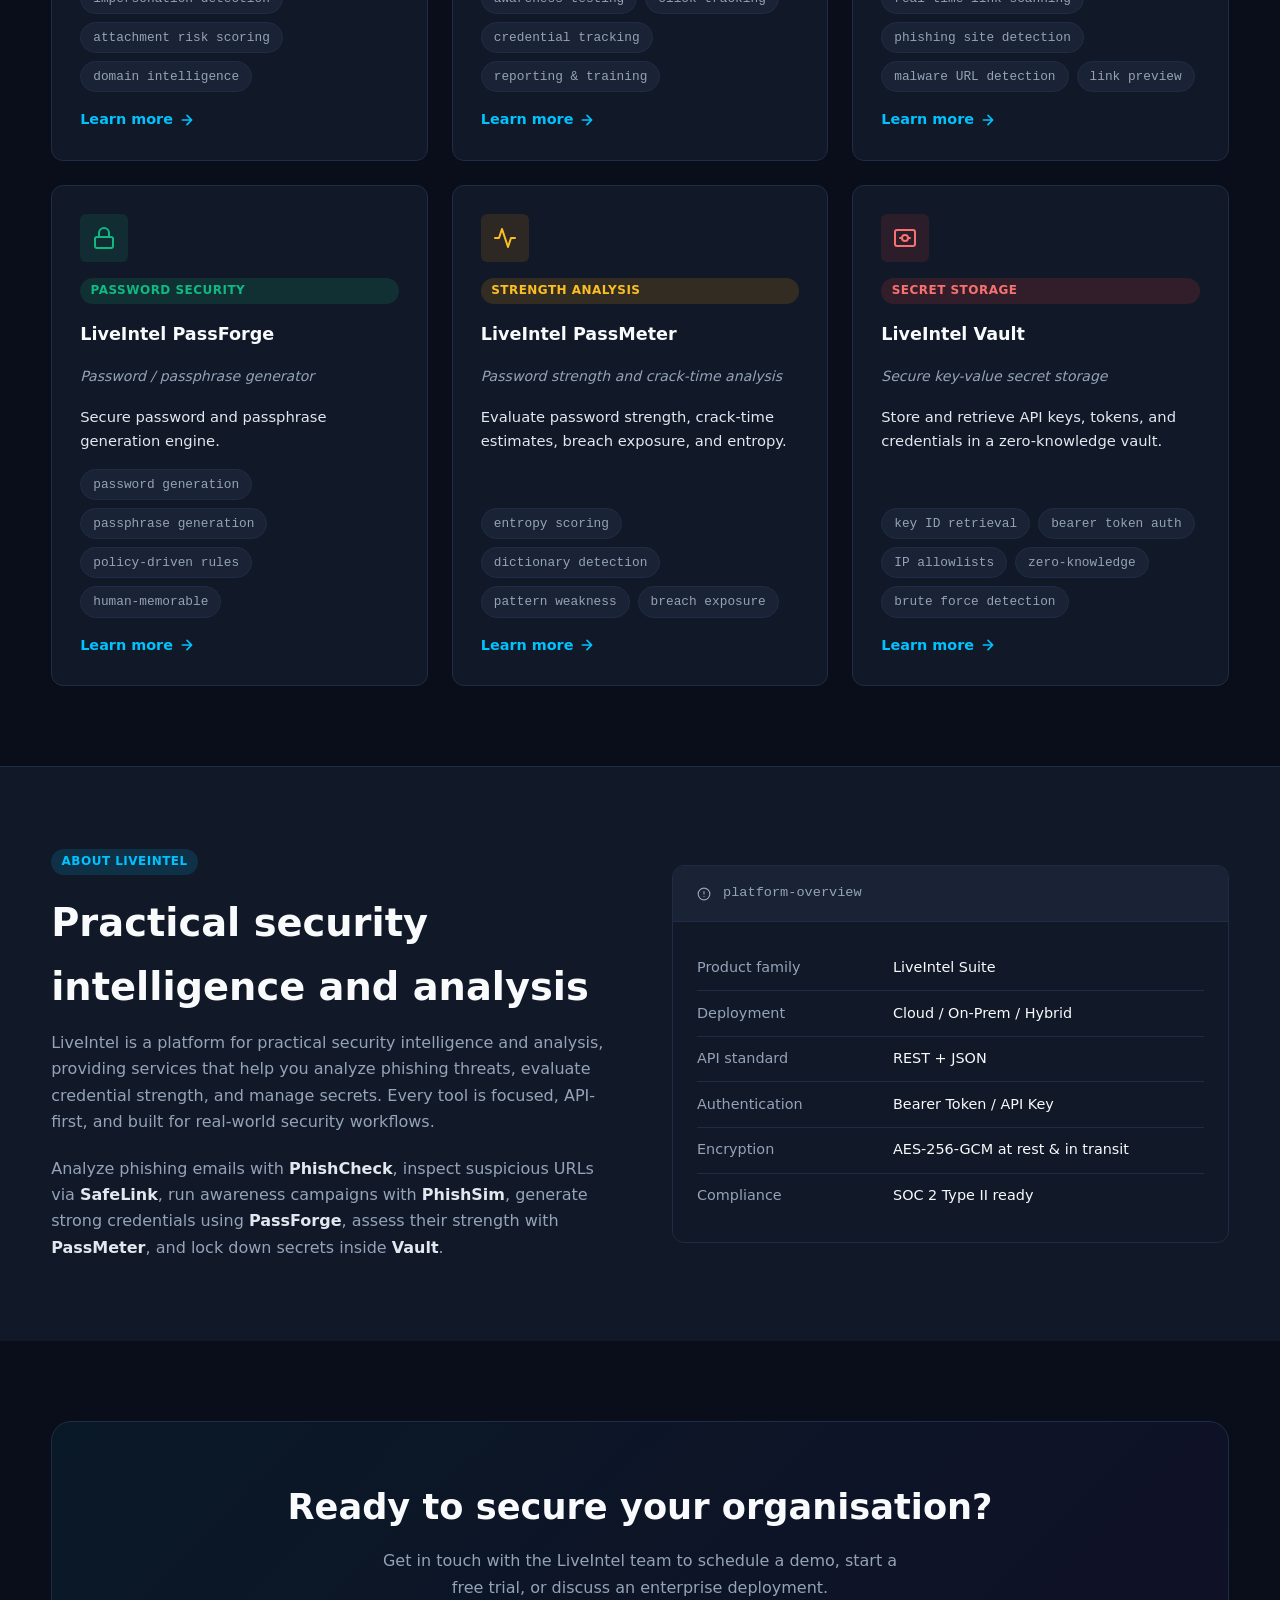
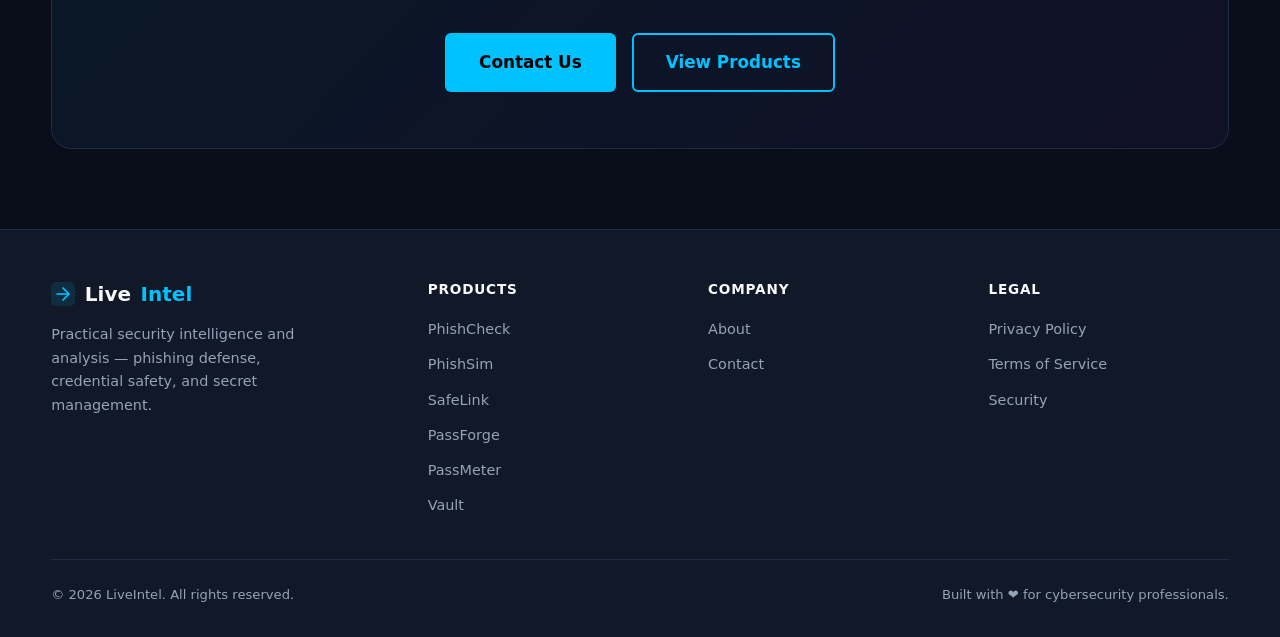
==== commit 3e9a5683: "Align all descriptions to problem statement definitions Co-authored-by: tqtran <2010625+tqtran@users" ====
--- a/index.html
+++ b/index.html
@@ -3,8 +3,8 @@
 <head>
   <meta charset="UTF-8" />
   <meta name="viewport" content="width=device-width, initial-scale=1.0" />
-  <meta name="description" content="LiveIntel — AI-powered cybersecurity product suite covering phishing detection, URL safety, security awareness training, password management, and secret storage." />
-  <title>LiveIntel | Cybersecurity Product Suite</title>
+  <meta name="description" content="LiveIntel — a platform for practical security intelligence and analysis. Analyze phishing threats, assess suspicious URLs, evaluate credential strength, and manage secrets." />
+  <title>LiveIntel | Security Intelligence Platform</title>
   <link rel="stylesheet" href="css/styles.css" />
   <style>
     /* Fade-in animation */
@@ -59,13 +59,13 @@
           </div>
 
           <h1 class="hero-title" id="hero-heading">
-            Intelligence-Driven<br /><span>Cybersecurity</span> Tools
+            Practical Security<br /><span>Intelligence</span> &amp; Analysis
           </h1>
 
           <p class="hero-desc">
-            From phishing detection and security awareness training to password
-            strength analysis and secret storage — LiveIntel gives your team the
-            edge against modern threats.
+            LiveIntel provides services that help you analyze phishing threats,
+            evaluate credential strength, and manage secrets — a focused toolkit
+            for phishing defense, credential safety, and secret management.
           </p>
 
           <div class="hero-actions">
@@ -148,8 +148,8 @@
           </div>
           <span class="badge badge-blue">Threat Detection</span>
           <h3 class="product-card-name" id="pg-name">LiveIntel PhishCheck</h3>
-          <p class="product-card-purpose">Phishing detection and analysis</p>
-          <p class="product-card-desc">Email phishing detection and analysis engine.</p>
+          <p class="product-card-purpose">Phishing email analysis</p>
+          <p class="product-card-desc">Analyze phishing emails across headers, links, attachments, and sender reputation.</p>
           <ul class="func-list" aria-label="Features">
             <li class="func-tag">email header analysis</li>
             <li class="func-tag">phishing link detection</li>
@@ -190,8 +190,8 @@
           </div>
           <span class="badge badge-blue">URL Safety</span>
           <h3 class="product-card-name" id="sl-name">LiveIntel SafeLink</h3>
-          <p class="product-card-purpose">URL safety scanning</p>
-          <p class="product-card-desc">Real-time URL safety scanning and malicious link detection.</p>
+          <p class="product-card-purpose">Suspicious URL analysis</p>
+          <p class="product-card-desc">Analyze suspicious URLs for phishing, malware, and drive-by threats in real time.</p>
           <ul class="func-list" aria-label="Features">
             <li class="func-tag">URL reputation check</li>
             <li class="func-tag">real-time link scanning</li>
@@ -231,8 +231,8 @@
           </div>
           <span class="badge badge-yellow">Strength Analysis</span>
           <h3 class="product-card-name" id="pc-name">LiveIntel PassMeter</h3>
-          <p class="product-card-purpose">Password strength analysis</p>
-          <p class="product-card-desc">Password and passphrase strength evaluation.</p>
+          <p class="product-card-purpose">Password strength and crack-time analysis</p>
+          <p class="product-card-desc">Evaluate password strength, crack-time estimates, breach exposure, and entropy.</p>
           <ul class="func-list" aria-label="Features">
             <li class="func-tag">entropy scoring</li>
             <li class="func-tag">dictionary detection</li>
@@ -251,8 +251,8 @@
           </div>
           <span class="badge badge-red">Secret Storage</span>
           <h3 class="product-card-name" id="vt-name">LiveIntel Vault</h3>
-          <p class="product-card-purpose">Secret storage service</p>
-          <p class="product-card-desc">Secure centralized secret storage and retrieval.</p>
+          <p class="product-card-purpose">Secure key-value secret storage</p>
+          <p class="product-card-desc">Store and retrieve API keys, tokens, and credentials in a zero-knowledge vault.</p>
           <ul class="func-list" aria-label="Features">
             <li class="func-tag">key ID retrieval</li>
             <li class="func-tag">bearer token auth</li>
@@ -277,19 +277,20 @@
       <div style="display:grid; grid-template-columns:1fr 1fr; gap:4rem; align-items:center;">
         <div>
           <span class="badge badge-blue" style="margin-bottom:1rem;display:inline-block;">About LiveIntel</span>
-          <h2 class="section-title fade-in" id="about-heading">Security intelligence for the modern enterprise</h2>
+          <h2 class="section-title fade-in" id="about-heading">Practical security intelligence and analysis</h2>
           <p style="color:var(--clr-text-muted); margin-bottom:1.25rem;">
-            LiveIntel builds precision security tools that empower organisations to
-            detect, simulate, and respond to cyber threats faster than ever before.
-            Every product in our suite is built on an intelligence-first philosophy —
-            combining real-world threat data with developer-friendly APIs.
+            LiveIntel is a platform for practical security intelligence and analysis,
+            providing services that help you analyze phishing threats, evaluate
+            credential strength, and manage secrets. Every tool is focused,
+            API-first, and built for real-world security workflows.
           </p>
           <p style="color:var(--clr-text-muted);">
-            Whether you're protecting inboxes from phishing with <strong style="color:var(--clr-text)">PhishCheck</strong>,
-            training employees via <strong style="color:var(--clr-text)">PhishSim</strong>, scanning links with
-            <strong style="color:var(--clr-text)">SafeLink</strong>, generating strong credentials
-            with <strong style="color:var(--clr-text)">PassForge</strong>, verifying them with <strong style="color:var(--clr-text)">PassMeter</strong>,
-            or locking down secrets inside <strong style="color:var(--clr-text)">Vault</strong> — LiveIntel has you covered.
+            Analyze phishing emails with <strong style="color:var(--clr-text)">PhishCheck</strong>,
+            inspect suspicious URLs via <strong style="color:var(--clr-text)">SafeLink</strong>,
+            run awareness campaigns with <strong style="color:var(--clr-text)">PhishSim</strong>,
+            generate strong credentials using <strong style="color:var(--clr-text)">PassForge</strong>,
+            assess their strength with <strong style="color:var(--clr-text)">PassMeter</strong>,
+            and lock down secrets inside <strong style="color:var(--clr-text)">Vault</strong>.
           </p>
         </div>
         <div class="spec-box fade-in">
@@ -345,7 +346,7 @@
           </svg>
           Live<span>Intel</span>
         </a>
-        <p>Intelligence-driven cybersecurity products built for the modern threat landscape.</p>
+        <p>Practical security intelligence and analysis — phishing defense, credential safety, and secret management.</p>
       </div>
 
       <nav aria-label="Products footer links">
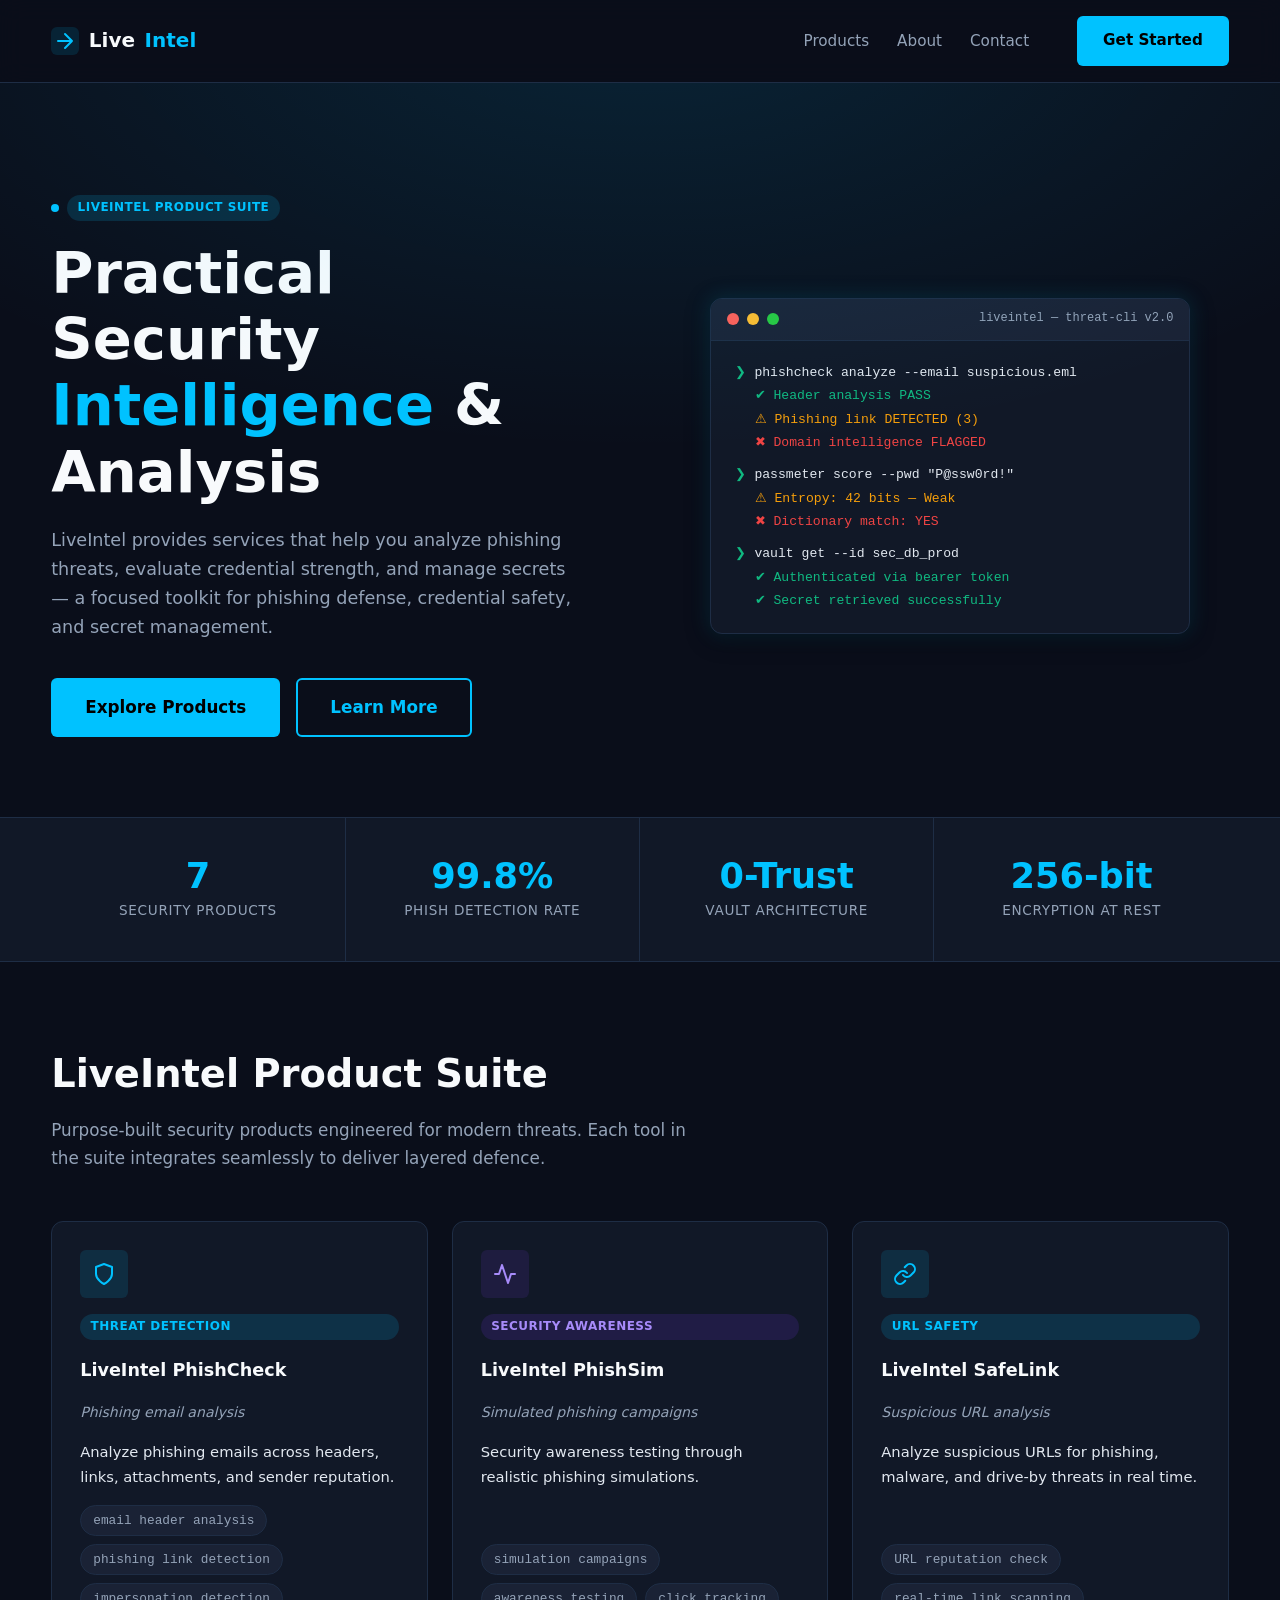
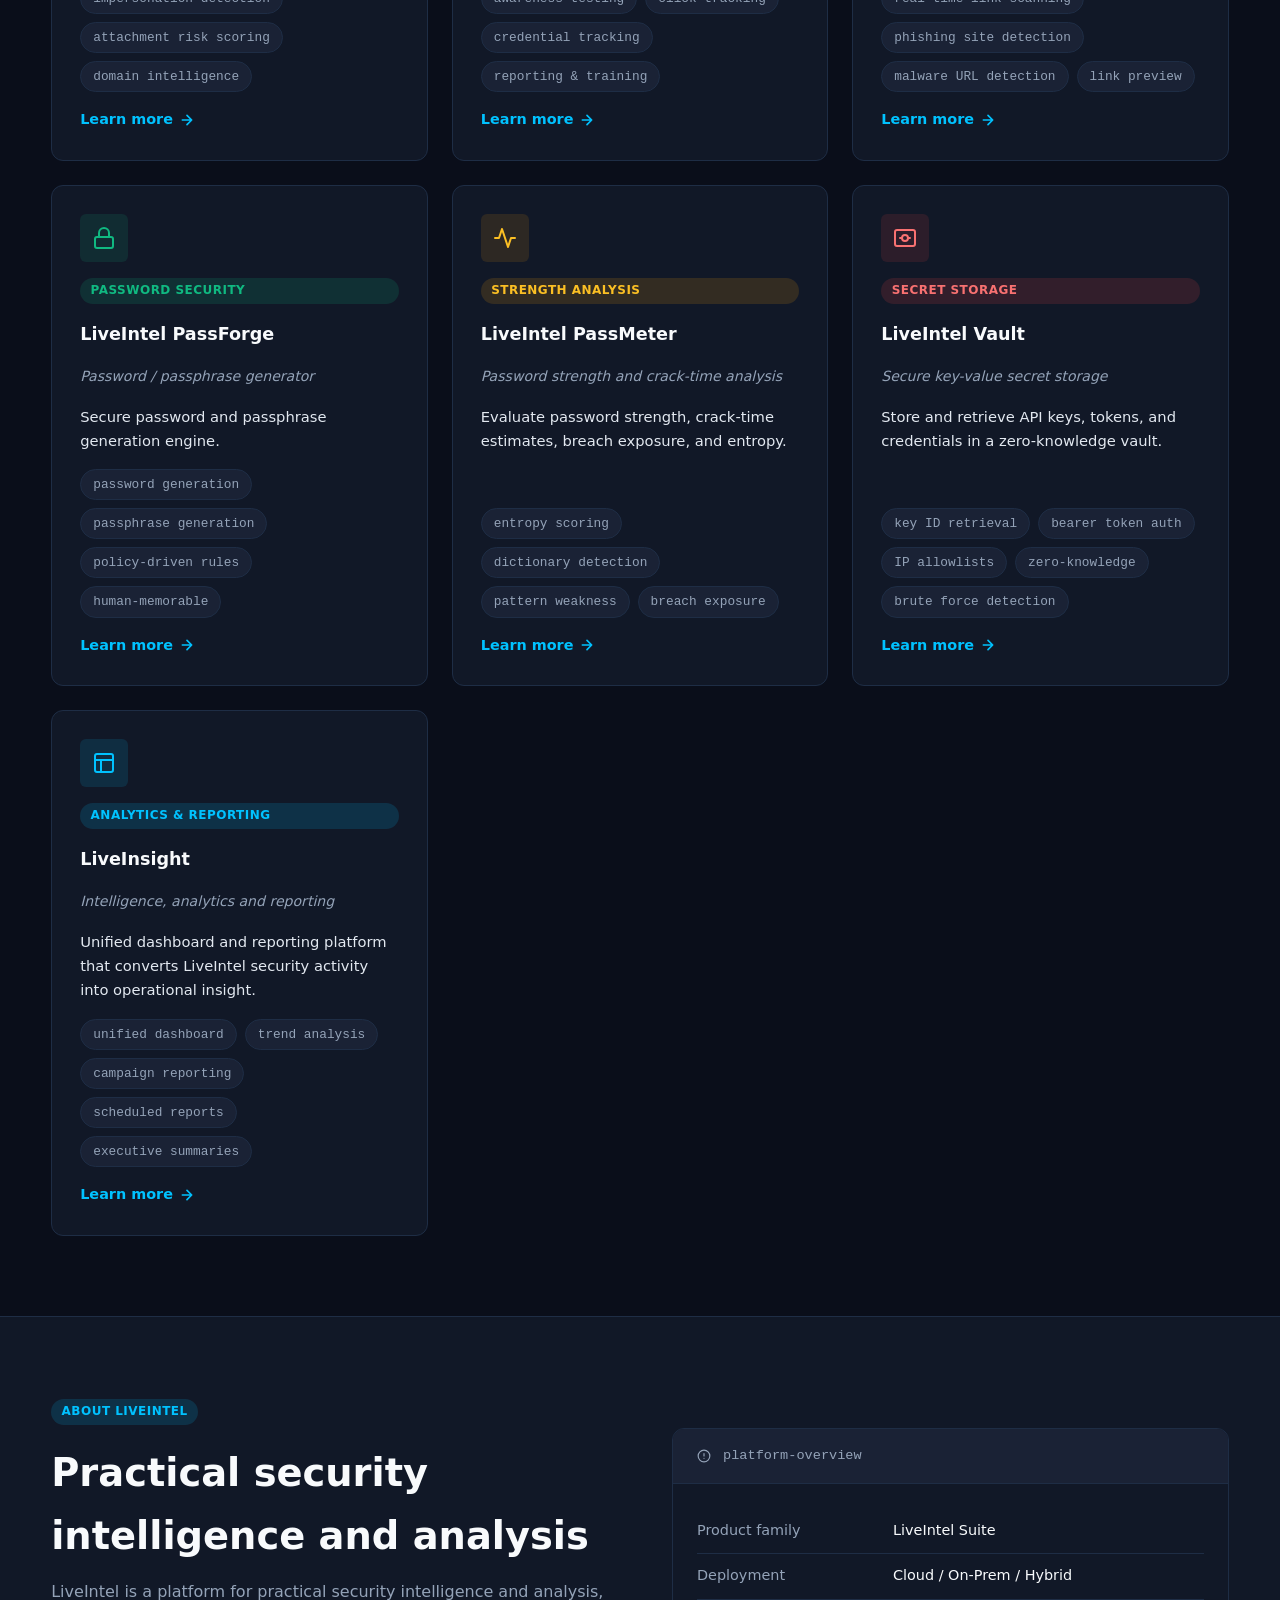
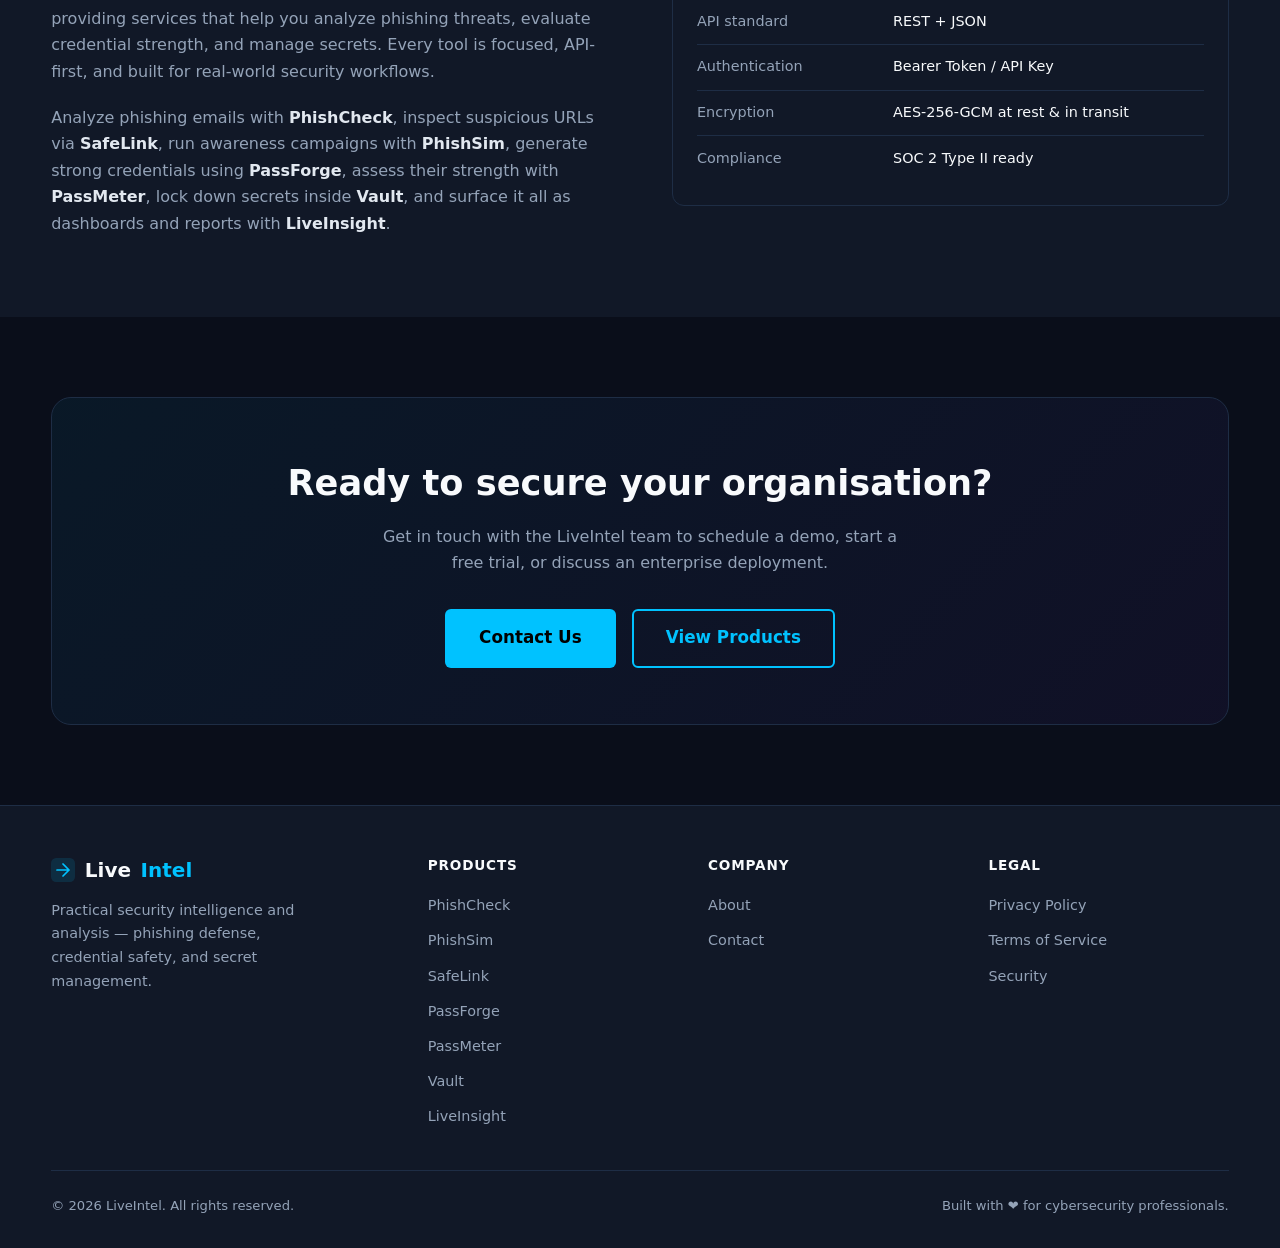
==== commit db3610fa: "Plan: apply marketing framework (three-layer architecture) Co-authored-by: tqtran <2010625+tqtran@us" ====
--- a/index.html
+++ b/index.html
@@ -109,7 +109,7 @@
     <div class="container">
       <div class="stats-grid">
         <div class="stat-item">
-          <div class="stat-number">6</div>
+          <div class="stat-number">7</div>
           <div class="stat-label">Security Products</div>
         </div>
         <div class="stat-item">
@@ -261,6 +261,27 @@
             <li class="func-tag">brute force detection</li>
           </ul>
           <a href="products/vault.html" class="product-card-link" aria-label="Learn more about Vault">
+            Learn more <svg width="16" height="16" viewBox="0 0 24 24" fill="none" stroke="currentColor" stroke-width="2.5" stroke-linecap="round" stroke-linejoin="round" aria-hidden="true"><path d="M5 12h14M12 5l7 7-7 7"/></svg>
+          </a>
+        </article>
+
+        <!-- LiveInsight -->
+        <article class="product-card fade-in" aria-labelledby="li-name">
+          <div class="product-card-icon icon-blue" aria-hidden="true">
+            <svg width="24" height="24" viewBox="0 0 24 24" fill="none" stroke="currentColor" stroke-width="2" stroke-linecap="round" stroke-linejoin="round"><rect x="3" y="3" width="18" height="18" rx="2"/><path d="M3 9h18M9 21V9"/></svg>
+          </div>
+          <span class="badge badge-blue">Analytics &amp; Reporting</span>
+          <h3 class="product-card-name" id="li-name">LiveInsight</h3>
+          <p class="product-card-purpose">Intelligence, analytics and reporting</p>
+          <p class="product-card-desc">Unified dashboard and reporting platform that converts LiveIntel security activity into operational insight.</p>
+          <ul class="func-list" aria-label="Features">
+            <li class="func-tag">unified dashboard</li>
+            <li class="func-tag">trend analysis</li>
+            <li class="func-tag">campaign reporting</li>
+            <li class="func-tag">scheduled reports</li>
+            <li class="func-tag">executive summaries</li>
+          </ul>
+          <a href="products/liveinsight.html" class="product-card-link" aria-label="Learn more about LiveInsight">
             Learn more <svg width="16" height="16" viewBox="0 0 24 24" fill="none" stroke="currentColor" stroke-width="2.5" stroke-linecap="round" stroke-linejoin="round" aria-hidden="true"><path d="M5 12h14M12 5l7 7-7 7"/></svg>
           </a>
         </article>
@@ -290,7 +311,8 @@
             run awareness campaigns with <strong style="color:var(--clr-text)">PhishSim</strong>,
             generate strong credentials using <strong style="color:var(--clr-text)">PassForge</strong>,
             assess their strength with <strong style="color:var(--clr-text)">PassMeter</strong>,
-            and lock down secrets inside <strong style="color:var(--clr-text)">Vault</strong>.
+            lock down secrets inside <strong style="color:var(--clr-text)">Vault</strong>,
+            and surface it all as dashboards and reports with <strong style="color:var(--clr-text)">LiveInsight</strong>.
           </p>
         </div>
         <div class="spec-box fade-in">
@@ -358,6 +380,7 @@
           <li><a href="products/passforge.html">PassForge</a></li>
           <li><a href="products/passmeter.html">PassMeter</a></li>
           <li><a href="products/vault.html">Vault</a></li>
+          <li><a href="products/liveinsight.html">LiveInsight</a></li>
         </ul>
       </nav>
 
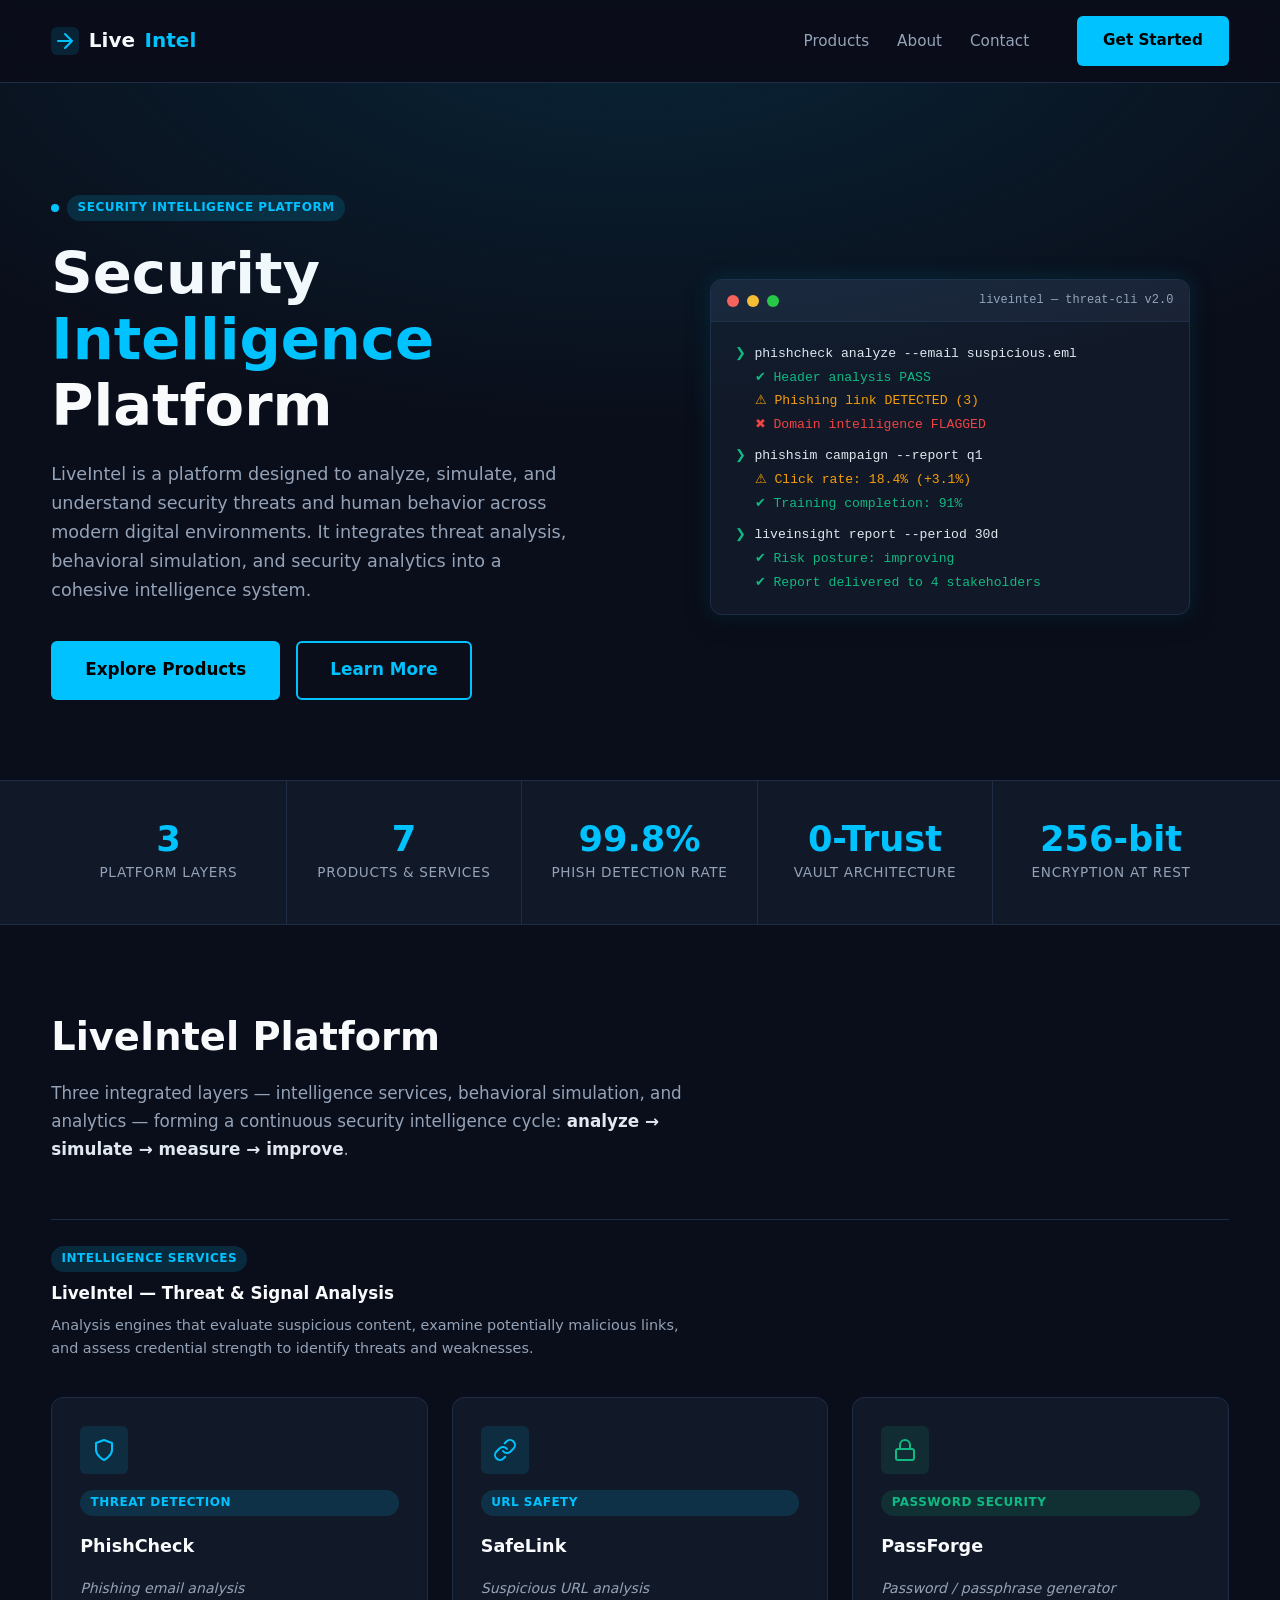
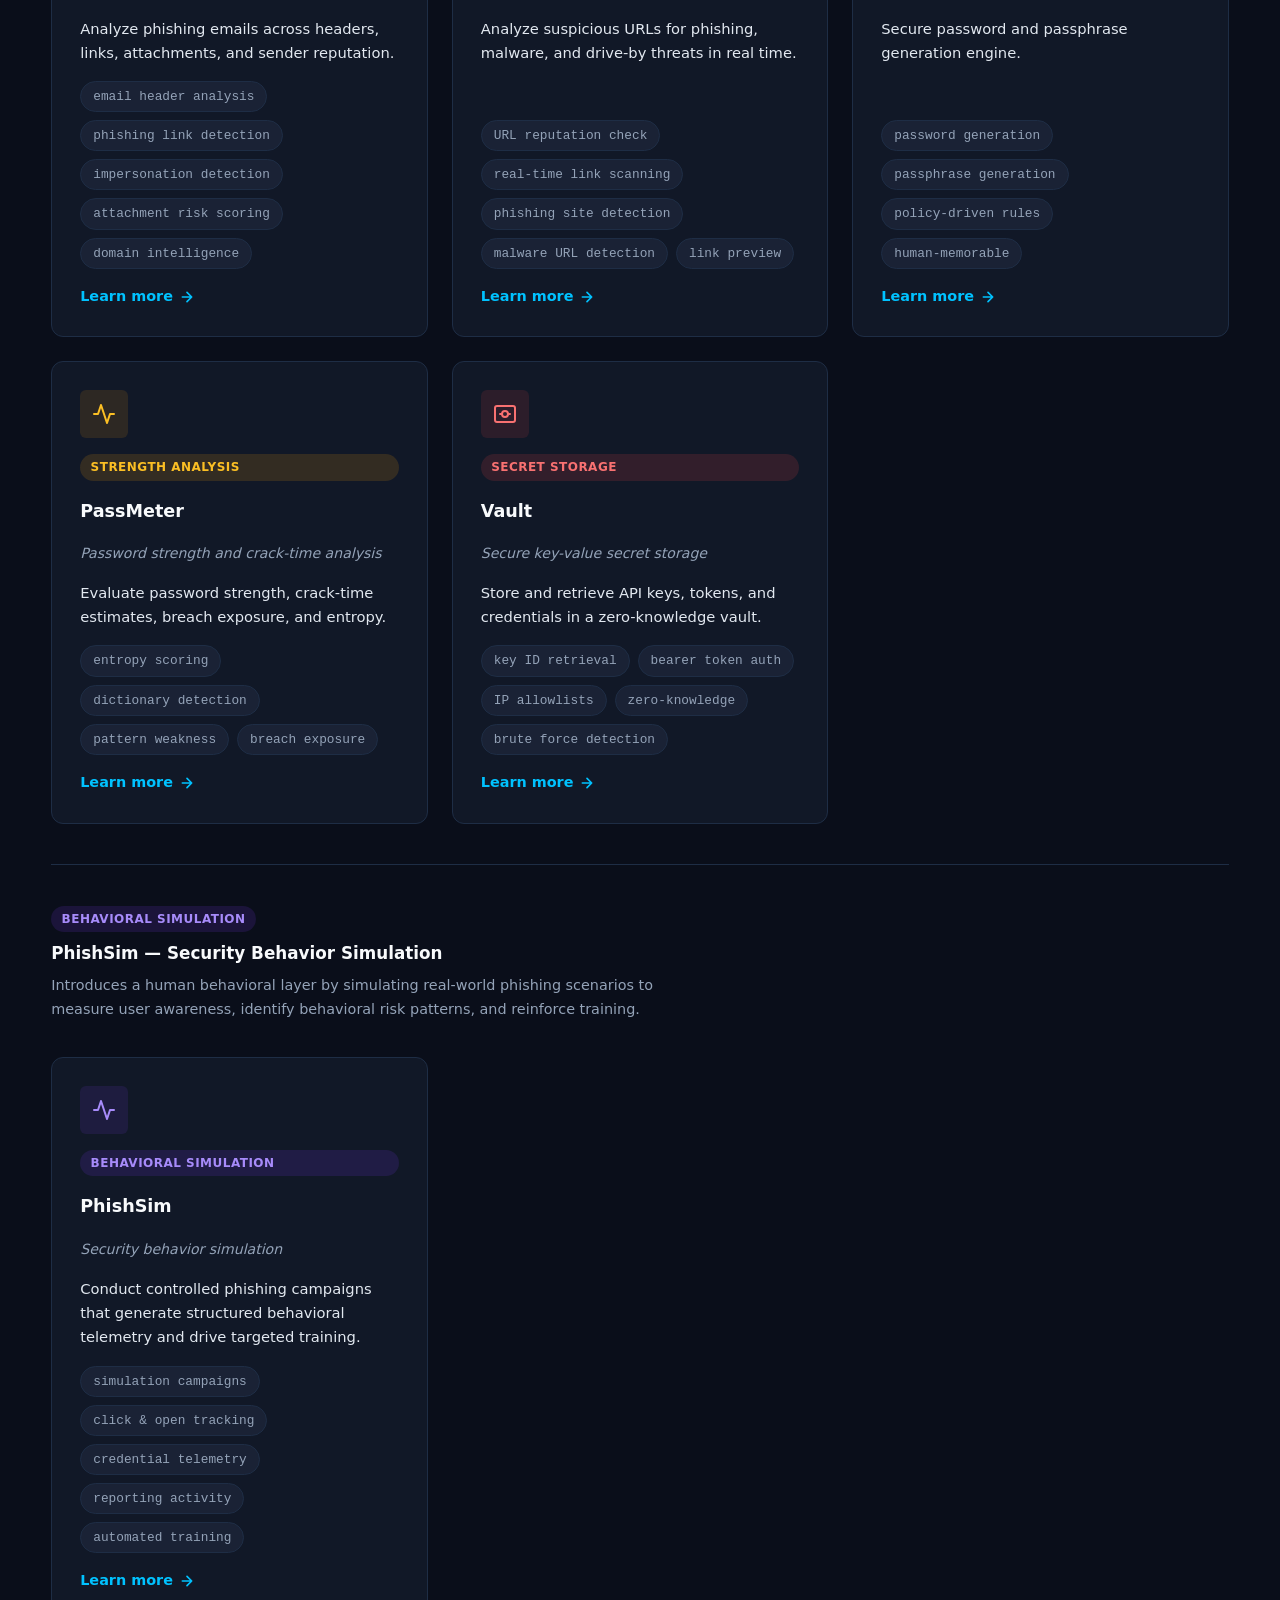
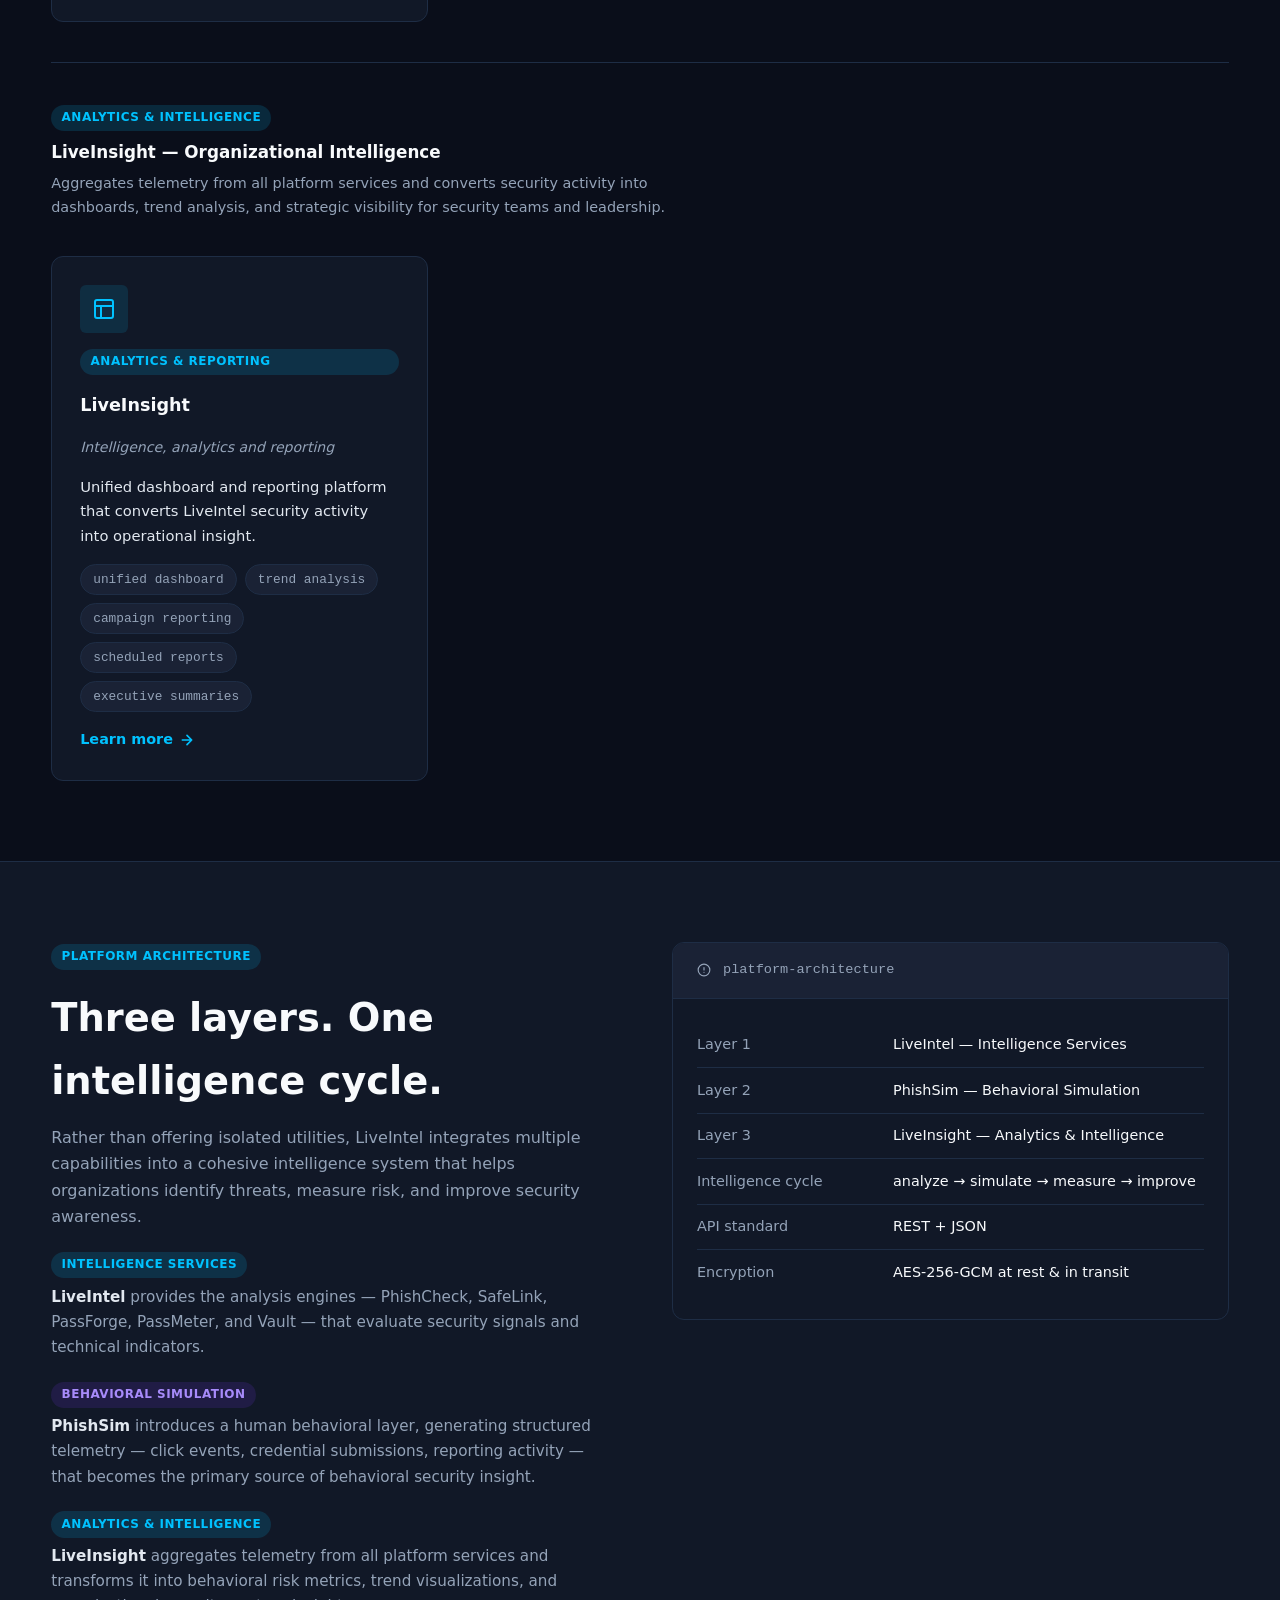
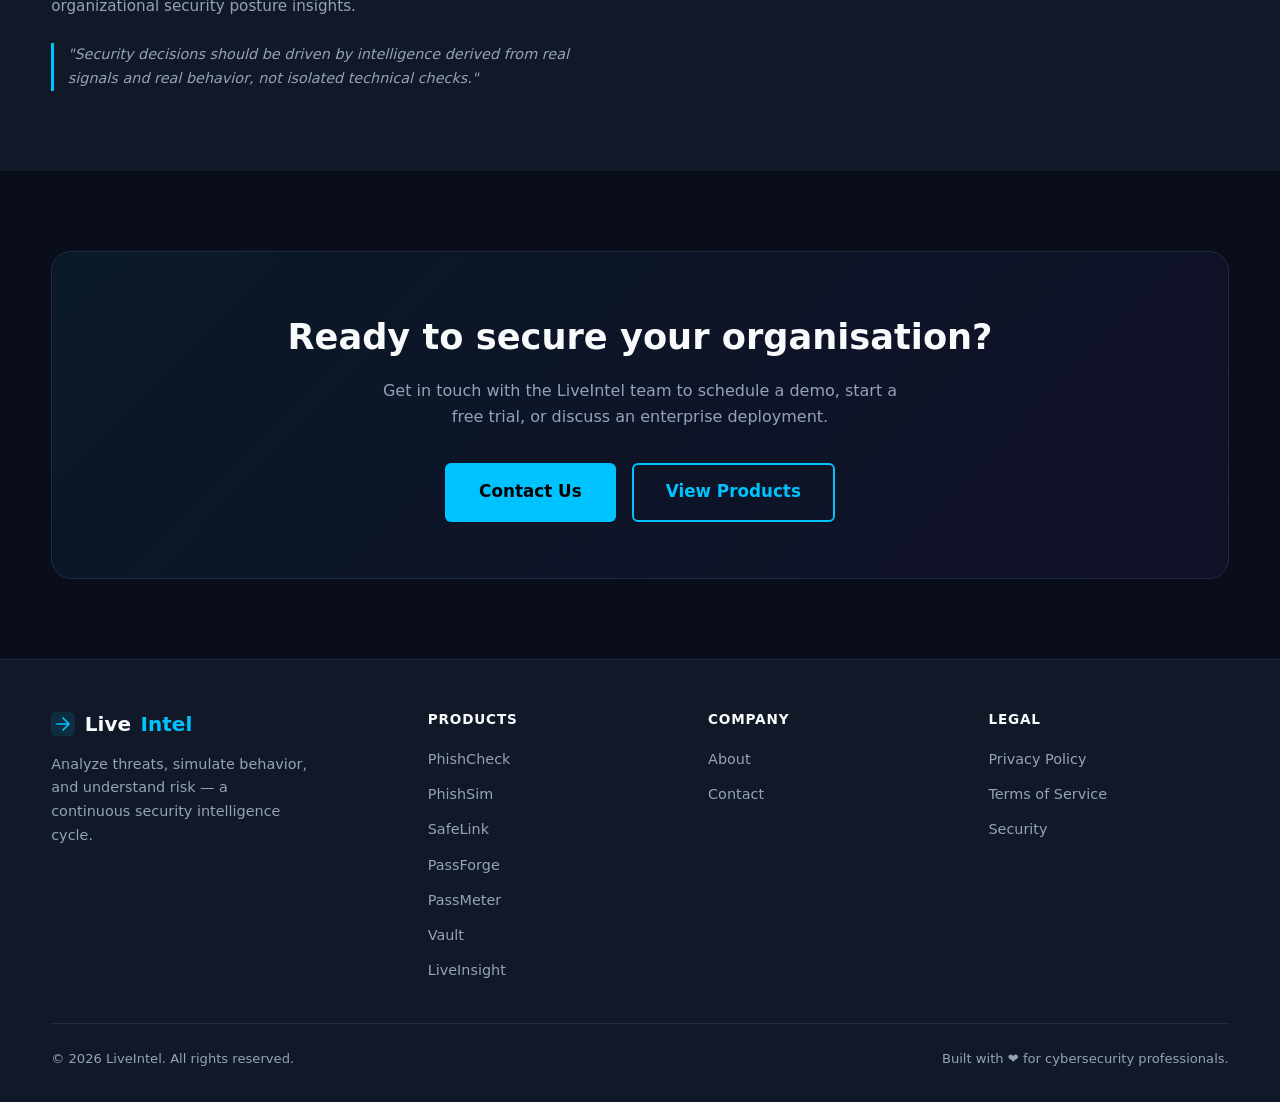
==== commit 1be4edc7: "Plan: add htaccess files for www redirect Co-authored-by: tqtran <2010625+tqtran@users.noreply.githu" ====
--- a/index.html
+++ b/index.html
@@ -3,7 +3,7 @@
 <head>
   <meta charset="UTF-8" />
   <meta name="viewport" content="width=device-width, initial-scale=1.0" />
-  <meta name="description" content="LiveIntel — a platform for practical security intelligence and analysis. Analyze phishing threats, assess suspicious URLs, evaluate credential strength, and manage secrets." />
+  <meta name="description" content="LiveIntel — Security Intelligence Platform designed to analyze, simulate, and understand security threats and human behavior across modern digital environments." />
   <title>LiveIntel | Security Intelligence Platform</title>
   <link rel="stylesheet" href="css/styles.css" />
   <style>
@@ -55,17 +55,18 @@
         <div>
           <div class="hero-eyebrow">
             <span class="hero-eyebrow-dot" aria-hidden="true"></span>
-            <span class="badge badge-blue">LiveIntel Product Suite</span>
+            <span class="badge badge-blue">Security Intelligence Platform</span>
           </div>
 
           <h1 class="hero-title" id="hero-heading">
-            Practical Security<br /><span>Intelligence</span> &amp; Analysis
+            Security<br /><span>Intelligence</span> Platform
           </h1>
 
           <p class="hero-desc">
-            LiveIntel provides services that help you analyze phishing threats,
-            evaluate credential strength, and manage secrets — a focused toolkit
-            for phishing defense, credential safety, and secret management.
+            LiveIntel is a platform designed to analyze, simulate, and understand
+            security threats and human behavior across modern digital environments.
+            It integrates threat analysis, behavioral simulation, and security analytics
+            into a cohesive intelligence system.
           </p>
 
           <div class="hero-actions">
@@ -88,12 +89,12 @@
               <div class="terminal-line"><span class="t-out t-ok">✔ Header analysis       PASS</span></div>
               <div class="terminal-line"><span class="t-out t-warn">⚠ Phishing link         DETECTED (3)</span></div>
               <div class="terminal-line"><span class="t-out t-err">✖ Domain intelligence   FLAGGED</span></div>
-              <div class="terminal-line t-info" style="margin-top:.5rem"><span class="t-prompt">❯</span><span class="t-cmd">passmeter score --pwd "P@ssw0rd!"</span></div>
-              <div class="terminal-line"><span class="t-out t-warn">⚠ Entropy: 42 bits — Weak</span></div>
-              <div class="terminal-line"><span class="t-out t-err">✖ Dictionary match:     YES</span></div>
-              <div class="terminal-line t-info" style="margin-top:.5rem"><span class="t-prompt">❯</span><span class="t-cmd">vault get --id sec_db_prod</span></div>
-              <div class="terminal-line"><span class="t-out t-ok">✔ Authenticated via bearer token</span></div>
-              <div class="terminal-line"><span class="t-out t-ok">✔ Secret retrieved successfully</span></div>
+              <div class="terminal-line t-info" style="margin-top:.5rem"><span class="t-prompt">❯</span><span class="t-cmd">phishsim campaign --report q1</span></div>
+              <div class="terminal-line"><span class="t-out t-warn">⚠ Click rate:           18.4% (+3.1%)</span></div>
+              <div class="terminal-line"><span class="t-out t-ok">✔ Training completion:  91%</span></div>
+              <div class="terminal-line t-info" style="margin-top:.5rem"><span class="t-prompt">❯</span><span class="t-cmd">liveinsight report --period 30d</span></div>
+              <div class="terminal-line"><span class="t-out t-ok">✔ Risk posture:         improving</span></div>
+              <div class="terminal-line"><span class="t-out t-ok">✔ Report delivered to 4 stakeholders</span></div>
             </div>
           </div>
         </div>
@@ -109,8 +110,12 @@
     <div class="container">
       <div class="stats-grid">
         <div class="stat-item">
+          <div class="stat-number">3</div>
+          <div class="stat-label">Platform Layers</div>
+        </div>
+        <div class="stat-item">
           <div class="stat-number">7</div>
-          <div class="stat-label">Security Products</div>
+          <div class="stat-label">Products &amp; Services</div>
         </div>
         <div class="stat-item">
           <div class="stat-number">99.8%</div>
@@ -133,13 +138,24 @@
   ============================================================ -->
   <section class="section" id="products" aria-labelledby="products-heading">
     <div class="container">
-      <h2 class="section-title fade-in" id="products-heading">LiveIntel Product Suite</h2>
+      <h2 class="section-title fade-in" id="products-heading">LiveIntel Platform</h2>
       <p class="section-subtitle fade-in">
-        Purpose-built security products engineered for modern threats.
-        Each tool in the suite integrates seamlessly to deliver layered defence.
+        Three integrated layers — intelligence services, behavioral simulation, and
+        analytics — forming a continuous security intelligence cycle:
+        <strong style="color:var(--clr-text)">analyze → simulate → measure → improve</strong>.
       </p>
 
       <div class="products-grid">
+
+        <!-- ── LAYER 1: Intelligence Services ────────────────────── -->
+        <div style="grid-column:1/-1; padding:1.5rem 0 .75rem; border-top:1px solid var(--clr-border); margin-top:.5rem;" class="fade-in">
+          <span class="badge badge-blue" style="margin-bottom:.5rem;display:inline-block;">Intelligence Services</span>
+          <h3 style="font-size:1.05rem; color:var(--clr-heading); margin:0; font-weight:600;">LiveIntel — Threat &amp; Signal Analysis</h3>
+          <p style="color:var(--clr-text-muted); font-size:.9rem; margin-top:.35rem; max-width:640px;">
+            Analysis engines that evaluate suspicious content, examine potentially
+            malicious links, and assess credential strength to identify threats and weaknesses.
+          </p>
+        </div>
 
         <!-- PhishCheck -->
         <article class="product-card fade-in" aria-labelledby="pg-name">
@@ -147,7 +163,7 @@
             <svg width="24" height="24" viewBox="0 0 24 24" fill="none" stroke="currentColor" stroke-width="2" stroke-linecap="round" stroke-linejoin="round"><path d="M12 22s8-4 8-10V5l-8-3-8 3v7c0 6 8 10 8 10z"/></svg>
           </div>
           <span class="badge badge-blue">Threat Detection</span>
-          <h3 class="product-card-name" id="pg-name">LiveIntel PhishCheck</h3>
+          <h3 class="product-card-name" id="pg-name">PhishCheck</h3>
           <p class="product-card-purpose">Phishing email analysis</p>
           <p class="product-card-desc">Analyze phishing emails across headers, links, attachments, and sender reputation.</p>
           <ul class="func-list" aria-label="Features">
@@ -162,34 +178,13 @@
           </a>
         </article>
 
-        <!-- PhishSim -->
-        <article class="product-card fade-in" aria-labelledby="ps-name">
-          <div class="product-card-icon icon-purple" aria-hidden="true">
-            <svg width="24" height="24" viewBox="0 0 24 24" fill="none" stroke="currentColor" stroke-width="2" stroke-linecap="round" stroke-linejoin="round"><path d="M22 12h-4l-3 9L9 3l-3 9H2"/></svg>
-          </div>
-          <span class="badge badge-purple">Security Awareness</span>
-          <h3 class="product-card-name" id="ps-name">LiveIntel PhishSim</h3>
-          <p class="product-card-purpose">Simulated phishing campaigns</p>
-          <p class="product-card-desc">Security awareness testing through realistic phishing simulations.</p>
-          <ul class="func-list" aria-label="Features">
-            <li class="func-tag">simulation campaigns</li>
-            <li class="func-tag">awareness testing</li>
-            <li class="func-tag">click tracking</li>
-            <li class="func-tag">credential tracking</li>
-            <li class="func-tag">reporting &amp; training</li>
-          </ul>
-          <a href="products/phishsim.html" class="product-card-link" aria-label="Learn more about PhishSim">
-            Learn more <svg width="16" height="16" viewBox="0 0 24 24" fill="none" stroke="currentColor" stroke-width="2.5" stroke-linecap="round" stroke-linejoin="round" aria-hidden="true"><path d="M5 12h14M12 5l7 7-7 7"/></svg>
-          </a>
-        </article>
-
         <!-- SafeLink -->
         <article class="product-card fade-in" aria-labelledby="sl-name">
           <div class="product-card-icon icon-blue" aria-hidden="true">
             <svg width="24" height="24" viewBox="0 0 24 24" fill="none" stroke="currentColor" stroke-width="2" stroke-linecap="round" stroke-linejoin="round"><path d="M10 13a5 5 0 0 0 7.54.54l3-3a5 5 0 0 0-7.07-7.07l-1.72 1.71"/><path d="M14 11a5 5 0 0 0-7.54-.54l-3 3a5 5 0 0 0 7.07 7.07l1.71-1.71"/></svg>
           </div>
           <span class="badge badge-blue">URL Safety</span>
-          <h3 class="product-card-name" id="sl-name">LiveIntel SafeLink</h3>
+          <h3 class="product-card-name" id="sl-name">SafeLink</h3>
           <p class="product-card-purpose">Suspicious URL analysis</p>
           <p class="product-card-desc">Analyze suspicious URLs for phishing, malware, and drive-by threats in real time.</p>
           <ul class="func-list" aria-label="Features">
@@ -210,7 +205,7 @@
             <svg width="24" height="24" viewBox="0 0 24 24" fill="none" stroke="currentColor" stroke-width="2" stroke-linecap="round" stroke-linejoin="round"><rect x="3" y="11" width="18" height="11" rx="2" ry="2"/><path d="M7 11V7a5 5 0 0 1 10 0v4"/></svg>
           </div>
           <span class="badge badge-green">Password Security</span>
-          <h3 class="product-card-name" id="pf-name">LiveIntel PassForge</h3>
+          <h3 class="product-card-name" id="pf-name">PassForge</h3>
           <p class="product-card-purpose">Password / passphrase generator</p>
           <p class="product-card-desc">Secure password and passphrase generation engine.</p>
           <ul class="func-list" aria-label="Features">
@@ -230,7 +225,7 @@
             <svg width="24" height="24" viewBox="0 0 24 24" fill="none" stroke="currentColor" stroke-width="2" stroke-linecap="round" stroke-linejoin="round"><polyline points="22 12 18 12 15 21 9 3 6 12 2 12"/></svg>
           </div>
           <span class="badge badge-yellow">Strength Analysis</span>
-          <h3 class="product-card-name" id="pc-name">LiveIntel PassMeter</h3>
+          <h3 class="product-card-name" id="pc-name">PassMeter</h3>
           <p class="product-card-purpose">Password strength and crack-time analysis</p>
           <p class="product-card-desc">Evaluate password strength, crack-time estimates, breach exposure, and entropy.</p>
           <ul class="func-list" aria-label="Features">
@@ -250,7 +245,7 @@
             <svg width="24" height="24" viewBox="0 0 24 24" fill="none" stroke="currentColor" stroke-width="2" stroke-linecap="round" stroke-linejoin="round"><rect x="2" y="4" width="20" height="16" rx="2"/><circle cx="12" cy="12" r="3"/><path d="M7 12h2M15 12h2"/></svg>
           </div>
           <span class="badge badge-red">Secret Storage</span>
-          <h3 class="product-card-name" id="vt-name">LiveIntel Vault</h3>
+          <h3 class="product-card-name" id="vt-name">Vault</h3>
           <p class="product-card-purpose">Secure key-value secret storage</p>
           <p class="product-card-desc">Store and retrieve API keys, tokens, and credentials in a zero-knowledge vault.</p>
           <ul class="func-list" aria-label="Features">
@@ -265,6 +260,47 @@
           </a>
         </article>
 
+        <!-- ── LAYER 2: Behavioral Simulation ─────────────────────── -->
+        <div style="grid-column:1/-1; padding:2.5rem 0 .75rem; border-top:1px solid var(--clr-border); margin-top:1rem;" class="fade-in">
+          <span class="badge badge-purple" style="margin-bottom:.5rem;display:inline-block;">Behavioral Simulation</span>
+          <h3 style="font-size:1.05rem; color:var(--clr-heading); margin:0; font-weight:600;">PhishSim — Security Behavior Simulation</h3>
+          <p style="color:var(--clr-text-muted); font-size:.9rem; margin-top:.35rem; max-width:640px;">
+            Introduces a human behavioral layer by simulating real-world phishing scenarios
+            to measure user awareness, identify behavioral risk patterns, and reinforce training.
+          </p>
+        </div>
+
+        <!-- PhishSim -->
+        <article class="product-card fade-in" aria-labelledby="ps-name">
+          <div class="product-card-icon icon-purple" aria-hidden="true">
+            <svg width="24" height="24" viewBox="0 0 24 24" fill="none" stroke="currentColor" stroke-width="2" stroke-linecap="round" stroke-linejoin="round"><path d="M22 12h-4l-3 9L9 3l-3 9H2"/></svg>
+          </div>
+          <span class="badge badge-purple">Behavioral Simulation</span>
+          <h3 class="product-card-name" id="ps-name">PhishSim</h3>
+          <p class="product-card-purpose">Security behavior simulation</p>
+          <p class="product-card-desc">Conduct controlled phishing campaigns that generate structured behavioral telemetry and drive targeted training.</p>
+          <ul class="func-list" aria-label="Features">
+            <li class="func-tag">simulation campaigns</li>
+            <li class="func-tag">click &amp; open tracking</li>
+            <li class="func-tag">credential telemetry</li>
+            <li class="func-tag">reporting activity</li>
+            <li class="func-tag">automated training</li>
+          </ul>
+          <a href="products/phishsim.html" class="product-card-link" aria-label="Learn more about PhishSim">
+            Learn more <svg width="16" height="16" viewBox="0 0 24 24" fill="none" stroke="currentColor" stroke-width="2.5" stroke-linecap="round" stroke-linejoin="round" aria-hidden="true"><path d="M5 12h14M12 5l7 7-7 7"/></svg>
+          </a>
+        </article>
+
+        <!-- ── LAYER 3: Analytics & Intelligence ───────────────────── -->
+        <div style="grid-column:1/-1; padding:2.5rem 0 .75rem; border-top:1px solid var(--clr-border); margin-top:1rem;" class="fade-in">
+          <span class="badge badge-blue" style="margin-bottom:.5rem;display:inline-block;">Analytics &amp; Intelligence</span>
+          <h3 style="font-size:1.05rem; color:var(--clr-heading); margin:0; font-weight:600;">LiveInsight — Organizational Intelligence</h3>
+          <p style="color:var(--clr-text-muted); font-size:.9rem; margin-top:.35rem; max-width:640px;">
+            Aggregates telemetry from all platform services and converts security activity
+            into dashboards, trend analysis, and strategic visibility for security teams and leadership.
+          </p>
+        </div>
+
         <!-- LiveInsight -->
         <article class="product-card fade-in" aria-labelledby="li-name">
           <div class="product-card-icon icon-blue" aria-hidden="true">
@@ -295,38 +331,61 @@
   ============================================================ -->
   <section class="section" id="about" aria-labelledby="about-heading" style="background: var(--clr-surface); border-top: 1px solid var(--clr-border);">
     <div class="container">
-      <div style="display:grid; grid-template-columns:1fr 1fr; gap:4rem; align-items:center;">
+      <div style="display:grid; grid-template-columns:1fr 1fr; gap:4rem; align-items:start;">
         <div>
-          <span class="badge badge-blue" style="margin-bottom:1rem;display:inline-block;">About LiveIntel</span>
-          <h2 class="section-title fade-in" id="about-heading">Practical security intelligence and analysis</h2>
+          <span class="badge badge-blue" style="margin-bottom:1rem;display:inline-block;">Platform Architecture</span>
+          <h2 class="section-title fade-in" id="about-heading">Three layers. One intelligence cycle.</h2>
           <p style="color:var(--clr-text-muted); margin-bottom:1.25rem;">
-            LiveIntel is a platform for practical security intelligence and analysis,
-            providing services that help you analyze phishing threats, evaluate
-            credential strength, and manage secrets. Every tool is focused,
-            API-first, and built for real-world security workflows.
-          </p>
-          <p style="color:var(--clr-text-muted);">
-            Analyze phishing emails with <strong style="color:var(--clr-text)">PhishCheck</strong>,
-            inspect suspicious URLs via <strong style="color:var(--clr-text)">SafeLink</strong>,
-            run awareness campaigns with <strong style="color:var(--clr-text)">PhishSim</strong>,
-            generate strong credentials using <strong style="color:var(--clr-text)">PassForge</strong>,
-            assess their strength with <strong style="color:var(--clr-text)">PassMeter</strong>,
-            lock down secrets inside <strong style="color:var(--clr-text)">Vault</strong>,
-            and surface it all as dashboards and reports with <strong style="color:var(--clr-text)">LiveInsight</strong>.
-          </p>
-        </div>
+            Rather than offering isolated utilities, LiveIntel integrates multiple capabilities
+            into a cohesive intelligence system that helps organizations identify threats,
+            measure risk, and improve security awareness.
+          </p>
+
+          <div style="display:flex; flex-direction:column; gap:1.25rem; margin-bottom:1.5rem;">
+            <div>
+              <span class="badge badge-blue" style="margin-bottom:.4rem;display:inline-block;">Intelligence Services</span>
+              <p style="color:var(--clr-text-muted); font-size:.95rem; margin:0;">
+                <strong style="color:var(--clr-text)">LiveIntel</strong> provides the analysis engines —
+                PhishCheck, SafeLink, PassForge, PassMeter, and Vault — that evaluate security
+                signals and technical indicators.
+              </p>
+            </div>
+            <div>
+              <span class="badge badge-purple" style="margin-bottom:.4rem;display:inline-block;">Behavioral Simulation</span>
+              <p style="color:var(--clr-text-muted); font-size:.95rem; margin:0;">
+                <strong style="color:var(--clr-text)">PhishSim</strong> introduces a human behavioral layer,
+                generating structured telemetry — click events, credential submissions, reporting
+                activity — that becomes the primary source of behavioral security insight.
+              </p>
+            </div>
+            <div>
+              <span class="badge badge-blue" style="margin-bottom:.4rem;display:inline-block;">Analytics &amp; Intelligence</span>
+              <p style="color:var(--clr-text-muted); font-size:.95rem; margin:0;">
+                <strong style="color:var(--clr-text)">LiveInsight</strong> aggregates telemetry from all
+                platform services and transforms it into behavioral risk metrics, trend visualizations,
+                and organizational security posture insights.
+              </p>
+            </div>
+          </div>
+
+          <p style="color:var(--clr-text-muted); font-size:.9rem; font-style:italic; border-left:3px solid var(--clr-primary); padding-left:.85rem; margin:0;">
+            "Security decisions should be driven by intelligence derived from real signals and real
+            behavior, not isolated technical checks."
+          </p>
+        </div>
+
         <div class="spec-box fade-in">
           <div class="spec-box-header">
             <svg width="14" height="14" viewBox="0 0 24 24" fill="none" stroke="currentColor" stroke-width="2" stroke-linecap="round" stroke-linejoin="round" aria-hidden="true"><circle cx="12" cy="12" r="10"/><line x1="12" y1="8" x2="12" y2="12"/><line x1="12" y1="16" x2="12.01" y2="16"/></svg>
-            platform-overview
+            platform-architecture
           </div>
           <div class="spec-box-body">
-            <div class="spec-row"><span class="spec-key">Product family</span><span class="spec-val">LiveIntel Suite</span></div>
-            <div class="spec-row"><span class="spec-key">Deployment</span><span class="spec-val">Cloud / On-Prem / Hybrid</span></div>
+            <div class="spec-row"><span class="spec-key">Layer 1</span><span class="spec-val">LiveIntel — Intelligence Services</span></div>
+            <div class="spec-row"><span class="spec-key">Layer 2</span><span class="spec-val">PhishSim — Behavioral Simulation</span></div>
+            <div class="spec-row"><span class="spec-key">Layer 3</span><span class="spec-val">LiveInsight — Analytics &amp; Intelligence</span></div>
+            <div class="spec-row"><span class="spec-key">Intelligence cycle</span><span class="spec-val">analyze → simulate → measure → improve</span></div>
             <div class="spec-row"><span class="spec-key">API standard</span><span class="spec-val">REST + JSON</span></div>
-            <div class="spec-row"><span class="spec-key">Authentication</span><span class="spec-val">Bearer Token / API Key</span></div>
             <div class="spec-row"><span class="spec-key">Encryption</span><span class="spec-val">AES-256-GCM at rest &amp; in transit</span></div>
-            <div class="spec-row"><span class="spec-key">Compliance</span><span class="spec-val">SOC 2 Type II ready</span></div>
           </div>
         </div>
       </div>
@@ -368,7 +427,7 @@
           </svg>
           Live<span>Intel</span>
         </a>
-        <p>Practical security intelligence and analysis — phishing defense, credential safety, and secret management.</p>
+        <p>Analyze threats, simulate behavior, and understand risk — a continuous security intelligence cycle.</p>
       </div>
 
       <nav aria-label="Products footer links">
